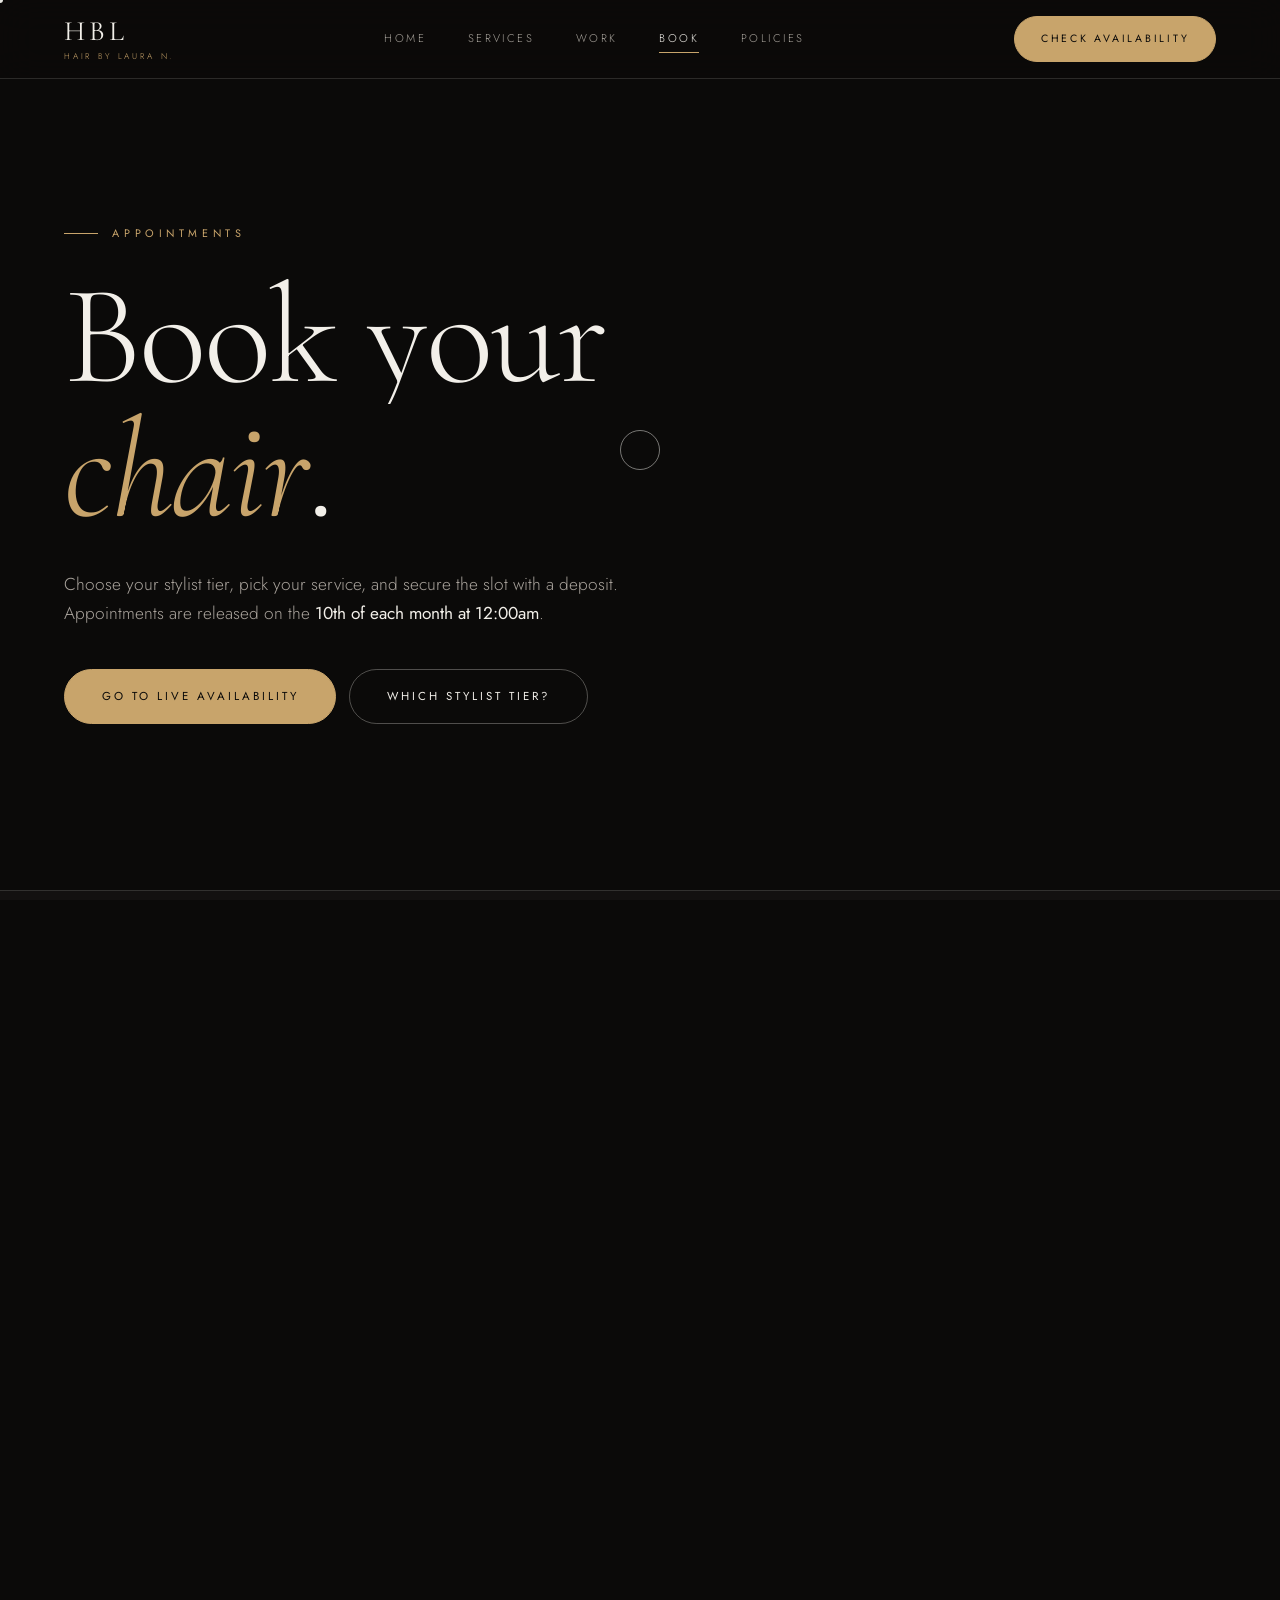
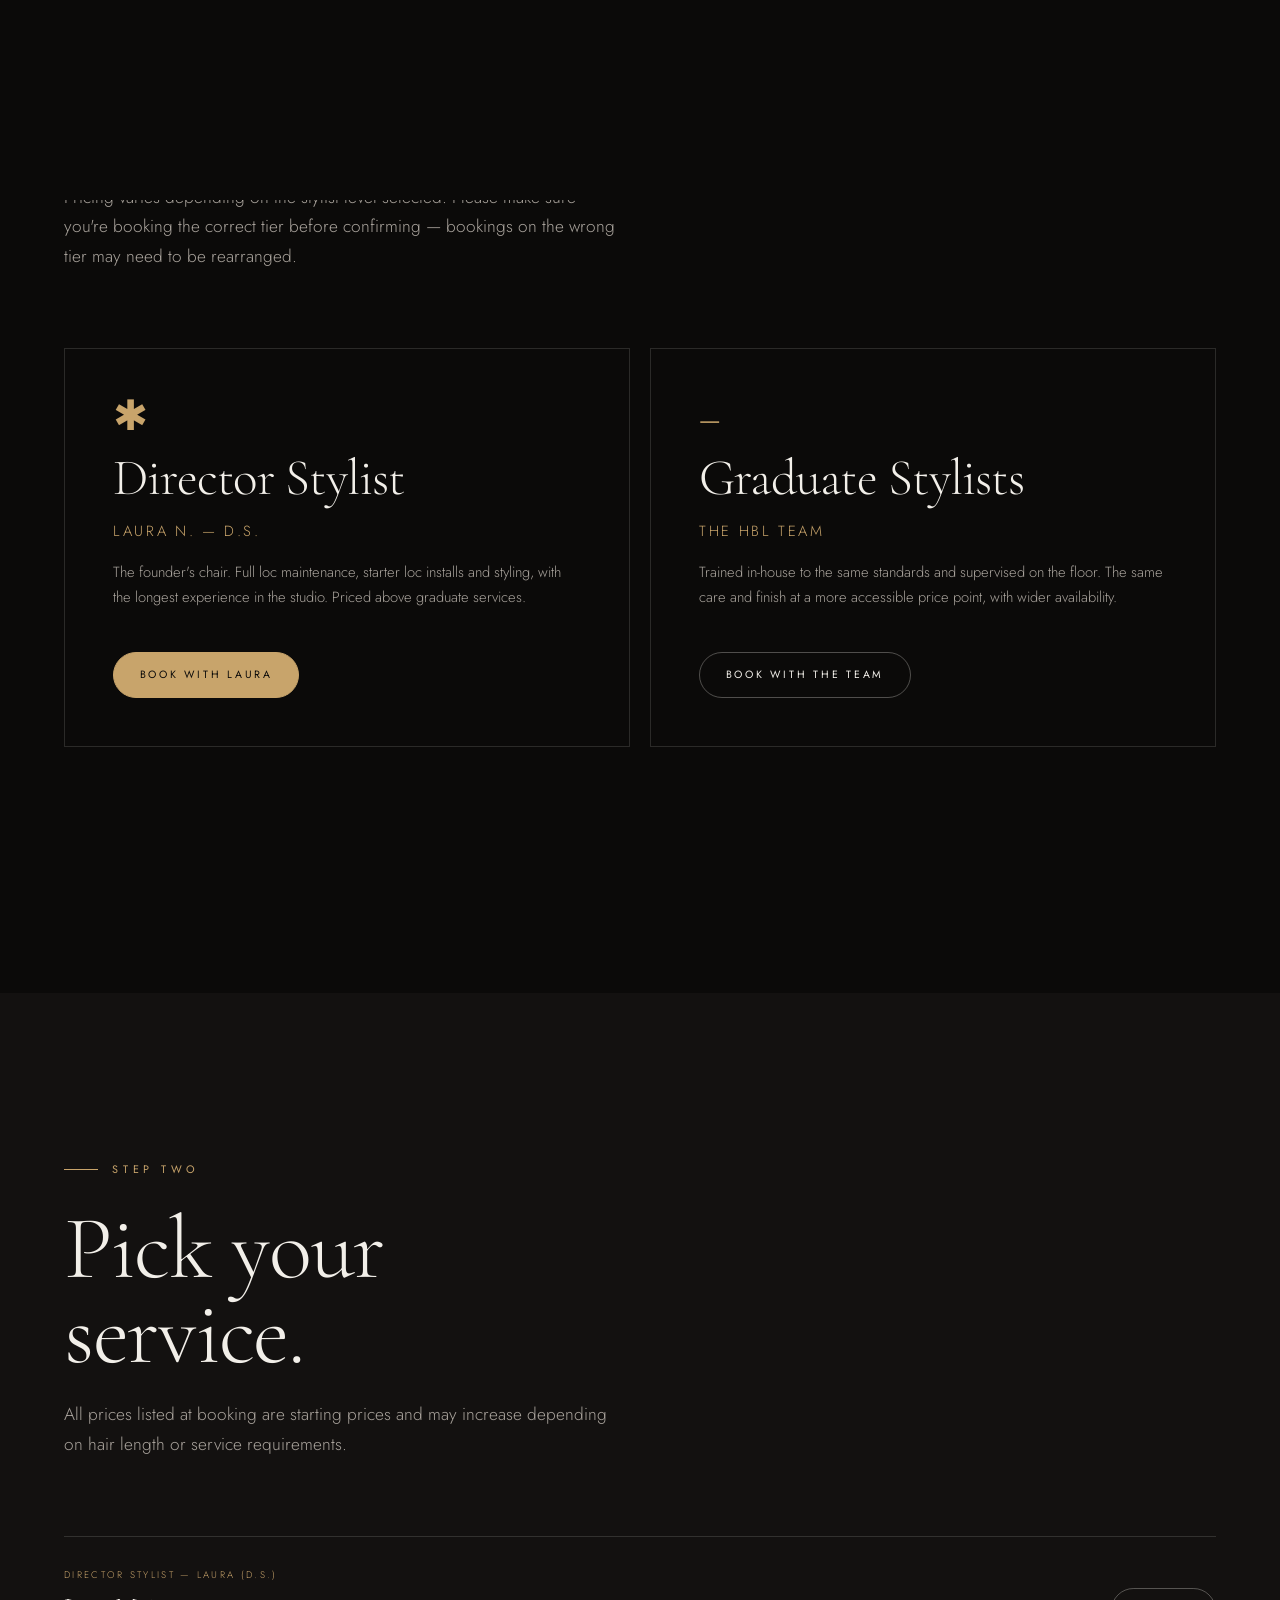
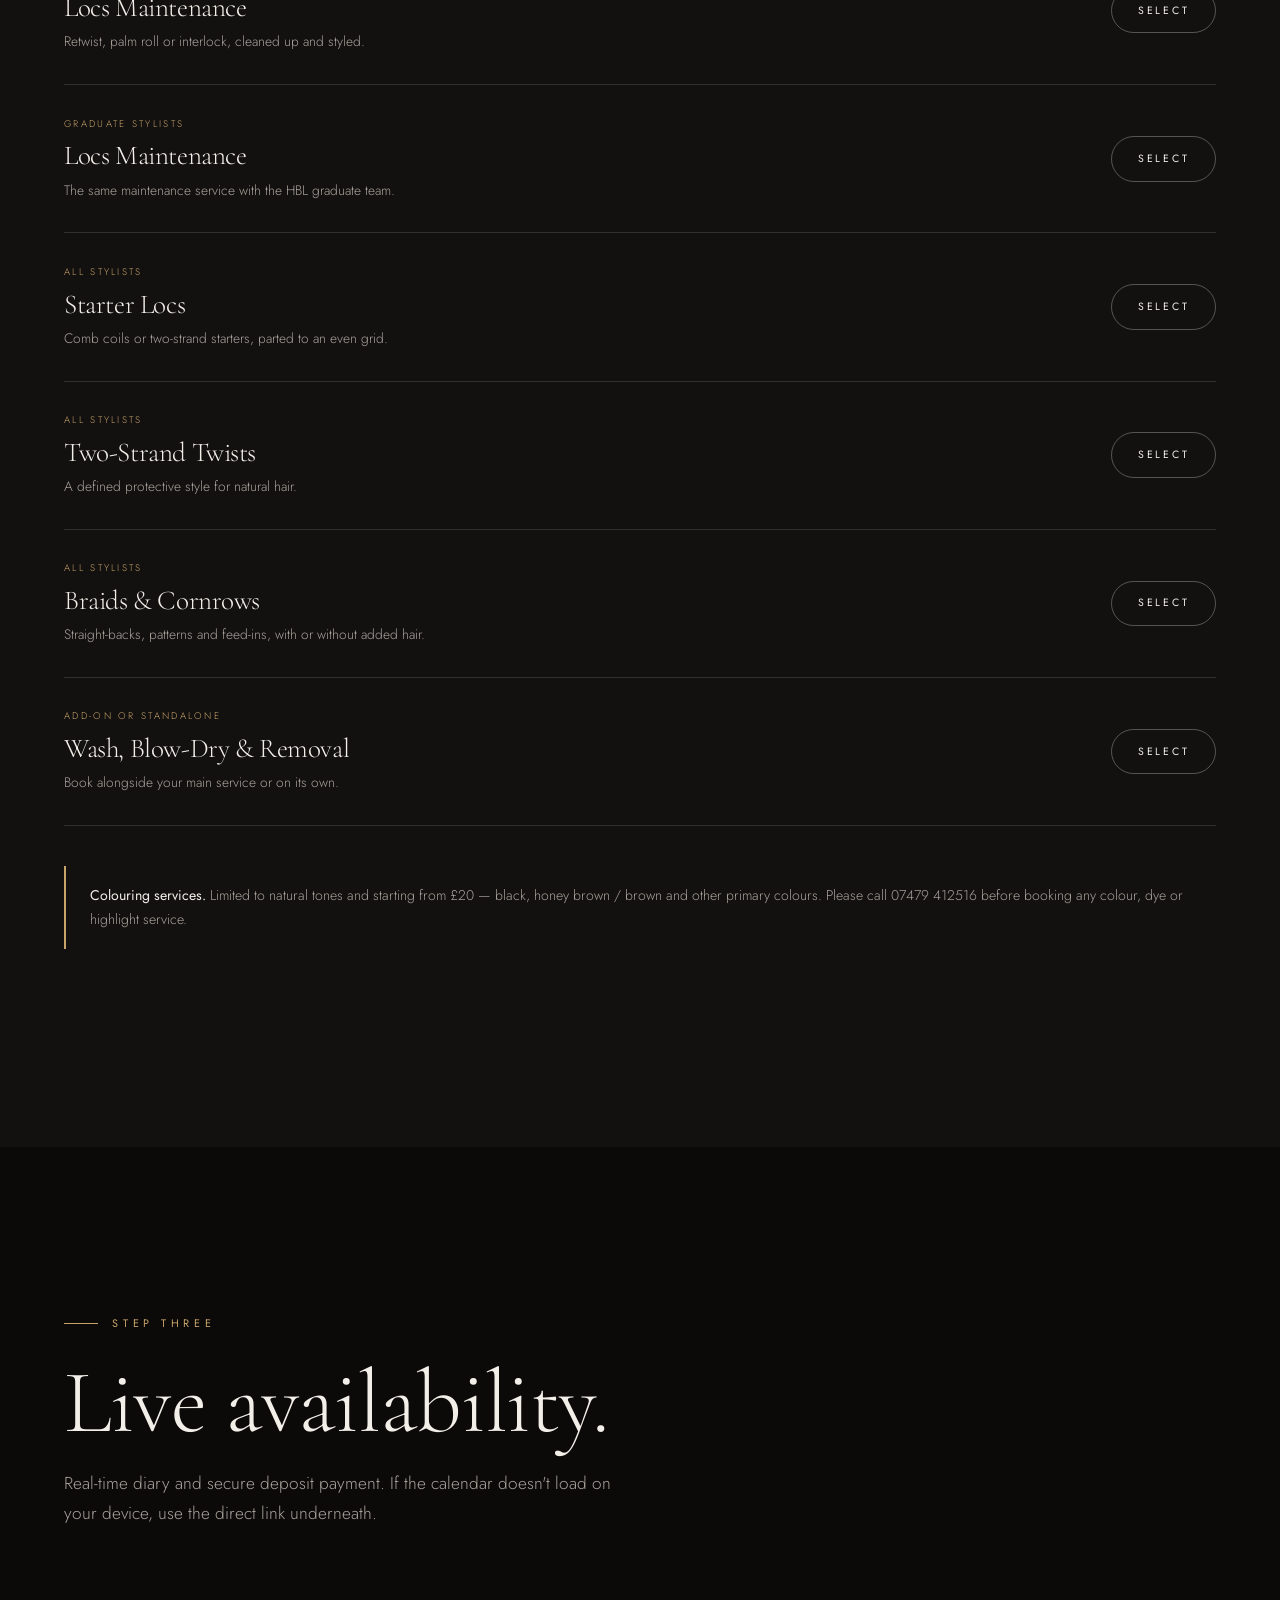
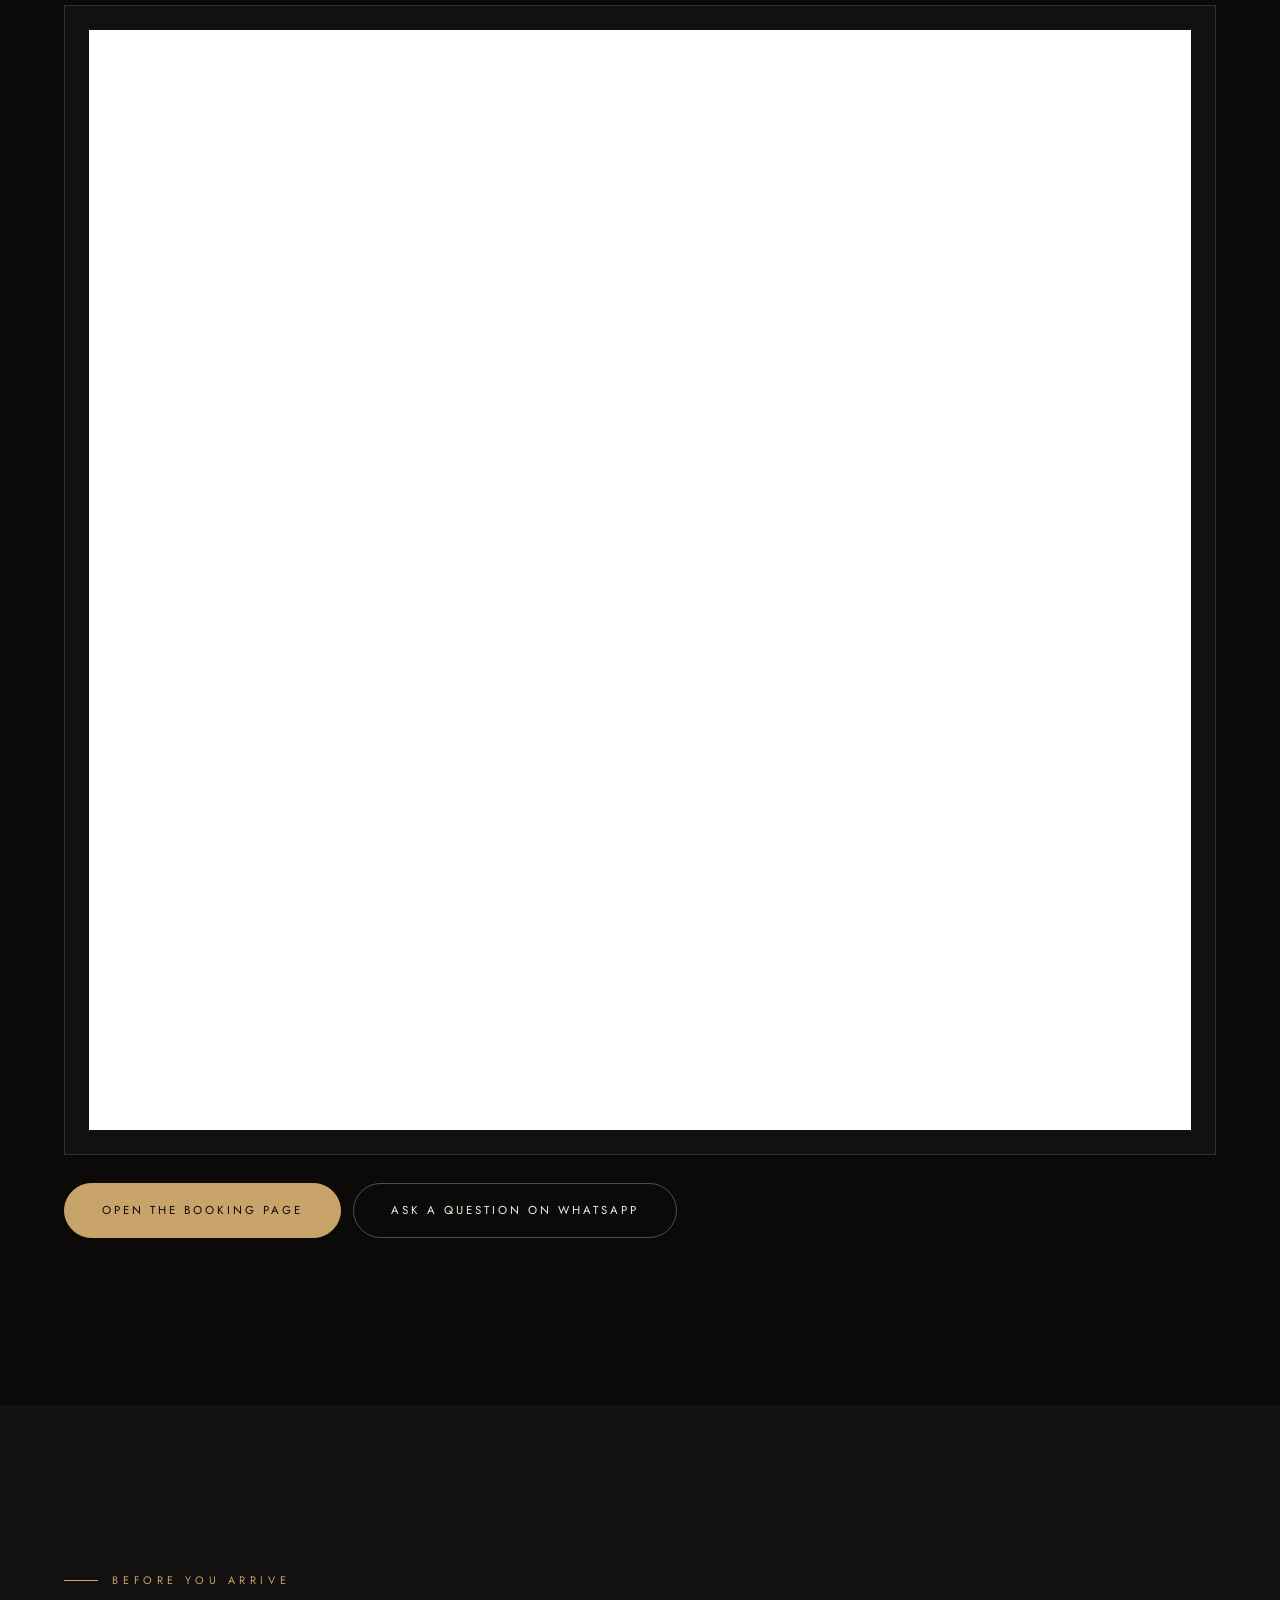
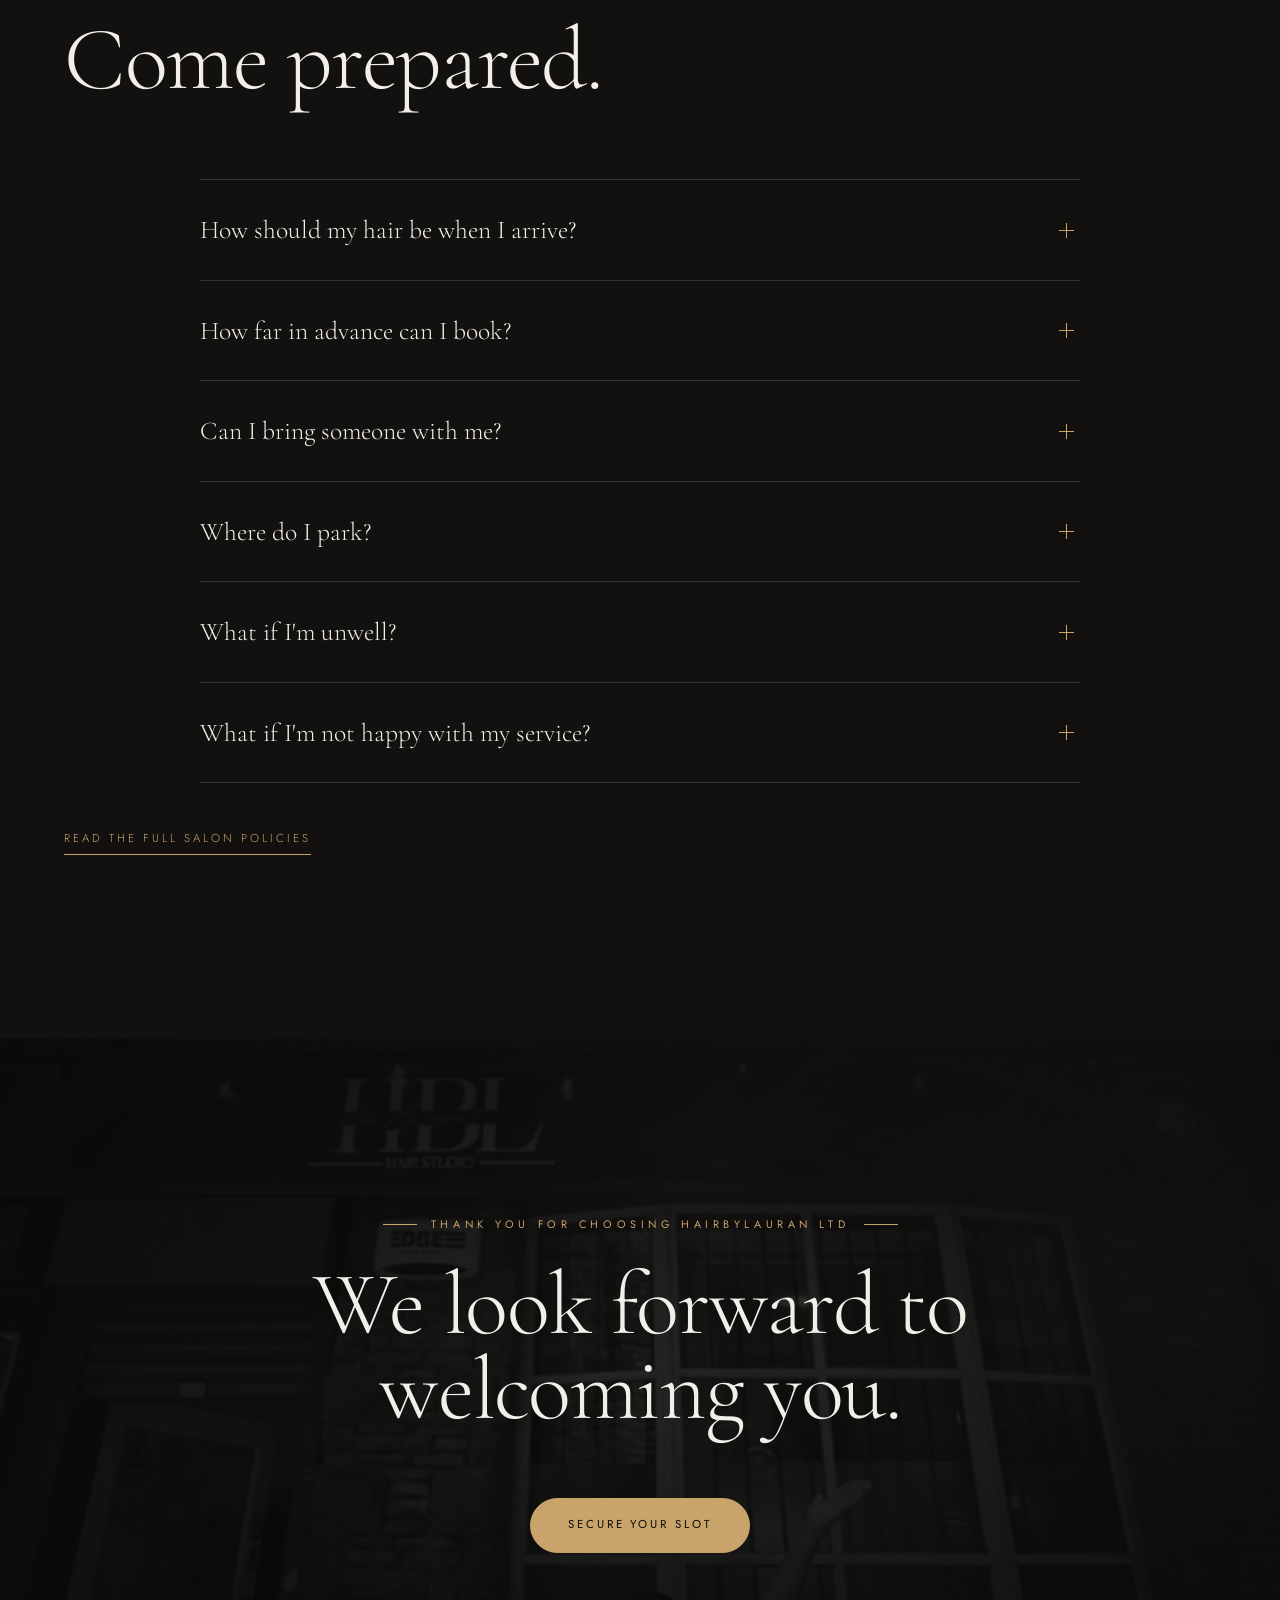
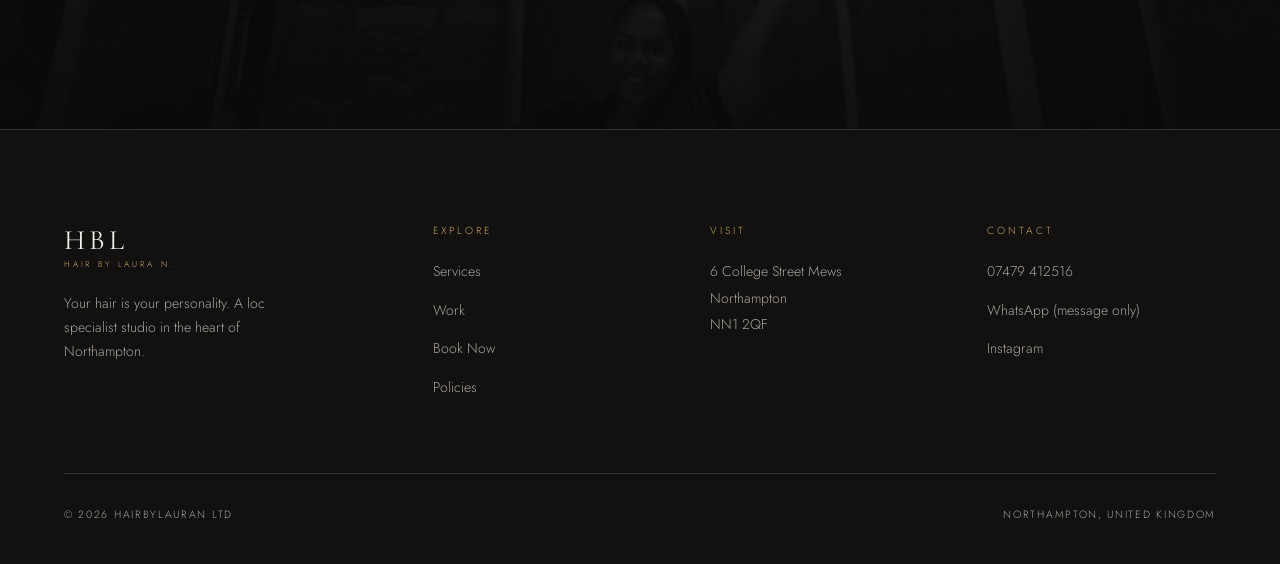
==== book.html @ 382ce83f "Rebuild as a three-page studio site with real business details Replaces the earlier placeholder site" ====
<!DOCTYPE html>
<html lang="en-GB">
<head>
<meta charset="utf-8">
<meta name="viewport" content="width=device-width, initial-scale=1">
<title>Book an Appointment | HBL — Hair By Laura N.</title>
<meta name="description" content="Book locs maintenance, starter locs, twists and braids at HBL Hair Studio, Northampton. Director and Graduate stylist tiers. Appointments release the 10th of each month.">
<meta name="theme-color" content="#0b0a09">
<link rel="preconnect" href="https://fonts.googleapis.com">
<link rel="preconnect" href="https://fonts.gstatic.com" crossorigin>
<link href="https://fonts.googleapis.com/css2?family=Cormorant+Garamond:ital,wght@0,300;0,400;1,300;1,400&family=Jost:wght@200;300;400&display=swap" rel="stylesheet">
<link rel="stylesheet" href="styles.css">
<link rel="icon" href="images/logo.jpg">
</head>
<body>

<div class="curtain" id="curtain"></div>
<div class="prog" id="prog"></div>
<div class="cur" id="cur"></div>
<div class="cur-d" id="curD"><span>View</span></div>

<header class="nav is-solid" id="nav">
  <a class="brand" href="index.html"><b>HBL</b><i>Hair By Laura N.</i></a>
  <nav class="nav__mid">
    <a href="index.html">Home</a>
    <a href="index.html#services">Services</a>
    <a href="index.html#work">Work</a>
    <a href="book.html" aria-current="page">Book</a>
    <a href="policies.html">Policies</a>
  </nav>
  <div class="nav__end">
    <a class="btn btn--fill btn--sm" href="#scheduler">Check availability</a>
    <button class="burger" id="burger" aria-label="Open menu" aria-expanded="false"><i></i><i></i></button>
  </div>
</header>

<div class="menu" id="menu">
  <a href="index.html">Home</a>
  <a href="index.html#services">Services</a>
  <a href="index.html#work">Work</a>
  <a href="book.html">Book Now</a>
  <a href="policies.html">Policies</a>
  <div class="menu__foot">
    <span>6 College Street Mews, NN1 2QF</span>
    <a href="tel:+447479412516">07479 412516</a>
  </div>
</div>

<main>

<!-- PAGE HEAD -->
<section class="sec" style="padding-top:clamp(9rem,18vw,14rem)">
  <div class="wrap">
    <p class="kicker rv">Appointments</p>
    <h1 class="d1">
      <span class="msk"><span>Book your</span></span>
      <span class="msk"><span><em class="it">chair</em>.</span></span>
    </h1>
    <p class="lede rv rv-d2" style="margin-top:2rem">Choose your stylist tier, pick your service, and secure the slot with a deposit. Appointments are released on the <b style="color:var(--bone);font-weight:400">10th of each month at 12:00am</b>.</p>
    <div class="hero__cta rv rv-d3">
      <a class="btn btn--fill" href="#scheduler">Go to live availability</a>
      <a class="btn" href="#tiers">Which stylist tier?</a>
    </div>
  </div>
</section>

<!-- KEY FACTS -->
<section class="sec--tight" style="border-block:1px solid var(--line);background:var(--noir-2)">
  <div class="wrap cards" style="padding-block:clamp(2.5rem,5vw,3.5rem)">
    <div class="card rv" style="border:0;padding:0">
      <h3 class="d4">Deposits</h3>
      <p>Strictly non-refundable and non-transferable. The remaining balance is paid on the day by cash or card — exact cash appreciated.</p>
    </div>
    <div class="card rv rv-d1" style="border:0;padding:0">
      <h3 class="d4">Lateness</h3>
      <p>Arriving 20 minutes late without prior notice means the appointment is cancelled and marked as a no-show. Emergency appointments carry a £50 fee.</p>
    </div>
    <div class="card rv rv-d2" style="border:0;padding:0">
      <h3 class="d4">Enquiries</h3>
      <p>For appointment questions, message us on Instagram or WhatsApp. For colour, dye or highlights, call <a class="ln" href="tel:+447479412516" style="letter-spacing:.1em">07479 412516</a> before booking.</p>
    </div>
  </div>
</section>

<!-- STYLIST TIERS -->
<section class="sec" id="tiers">
  <div class="wrap">
    <div class="head">
      <p class="kicker rv">Step one</p>
      <h2 class="d2 rv rv-d1">Choose your<br>stylist tier.</h2>
      <p class="lede rv rv-d2">Pricing varies depending on the stylist level selected. Please make sure you're booking the correct tier before confirming — bookings on the wrong tier may need to be rearranged.</p>
    </div>
    <div class="tiers">
      <article class="tier rv">
        <div class="tier__mark">✱</div>
        <h3 class="d3">Director Stylist</h3>
        <p class="tiny" style="color:var(--gold);margin-bottom:1rem">Laura N. — D.S.</p>
        <p>The founder's chair. Full loc maintenance, starter loc installs and styling, with the longest experience in the studio. Priced above graduate services.</p>
        <a class="btn btn--fill btn--sm" href="#scheduler" data-cat="director">Book with Laura</a>
      </article>
      <article class="tier rv rv-d1">
        <div class="tier__mark">–</div>
        <h3 class="d3">Graduate Stylists</h3>
        <p class="tiny" style="color:var(--gold);margin-bottom:1rem">The HBL team</p>
        <p>Trained in-house to the same standards and supervised on the floor. The same care and finish at a more accessible price point, with wider availability.</p>
        <a class="btn btn--sm" href="#scheduler" data-cat="graduate">Book with the team</a>
      </article>
    </div>
  </div>
</section>

<!-- CATEGORIES -->
<section class="sec" style="background:var(--noir-2)">
  <div class="wrap">
    <div class="head">
      <p class="kicker rv">Step two</p>
      <h2 class="d2 rv rv-d1">Pick your<br>service.</h2>
      <p class="lede rv rv-d2">All prices listed at booking are starting prices and may increase depending on hair length or service requirements.</p>
    </div>
    <div class="cat" id="catList"></div>
    <div class="notice rv" style="margin-top:2.5rem">
      <b>Colouring services.</b> Limited to natural tones and starting from £20 — black, honey brown / brown and other primary colours. Please call 07479 412516 before booking any colour, dye or highlight service.
    </div>
  </div>
</section>

<!-- SCHEDULER -->
<section class="sec" id="scheduler">
  <div class="wrap">
    <div class="head">
      <p class="kicker rv">Step three</p>
      <h2 class="d2 rv rv-d1">Live availability.</h2>
      <p class="lede rv rv-d2">Real-time diary and secure deposit payment. If the calendar doesn't load on your device, use the direct link underneath.</p>
    </div>
    <div class="embed rv">
      <iframe title="HBL Hair Studio online booking"
              src="https://hairbylauran.as.me/schedule/2bb3c327"
              loading="lazy"></iframe>
    </div>
    <div class="rv" style="margin-top:1.75rem;display:flex;gap:.8rem;flex-wrap:wrap">
      <a class="btn btn--fill" href="https://hairbylauran.as.me/schedule/2bb3c327" target="_blank" rel="noopener">Open the booking page</a>
      <a class="btn" href="https://wa.me/447479412516" target="_blank" rel="noopener">Ask a question on WhatsApp</a>
    </div>
  </div>
</section>

<!-- PREPARE -->
<section class="sec" style="background:var(--noir-2)">
  <div class="wrap">
    <div class="head"><p class="kicker rv">Before you arrive</p><h2 class="d2 rv rv-d1">Come prepared.</h2></div>
    <div class="acc">
      <details class="rv"><summary>How should my hair be when I arrive?</summary><div class="body"><p>Wash, blow-dry and removal services are available at the studio if you need them — add them when booking. Please tell us in advance about any scalp sensitivities or special requirements so suitable measures can be taken.</p></div></details>
      <details class="rv"><summary>How far in advance can I book?</summary><div class="body"><p>Appointments are released on the 10th of each month at 12:00am. Saturday slots and Director Stylist times go quickly, so set a reminder.</p></div></details>
      <details class="rv"><summary>Can I bring someone with me?</summary><div class="body"><p>No plus ones are permitted during appointments. The studio is a small space and the chair works best without an audience.</p></div></details>
      <details class="rv"><summary>Where do I park?</summary><div class="body"><p>NCP Northampton St Peters Way, 8 St Peter's Way, NN1 1TP — about a 5-minute walk and free for 1.5 hours. SOL Central Car Park, St Mary's St, NN1 2RL — about 3 minutes. Mayorhold Shoppers' Multi-Storey, Lady's Lane, NN1 2DL / NN1 3AH — about 5 minutes. Please allow enough time for travel and parking.</p></div></details>
      <details class="rv"><summary>What if I'm unwell?</summary><div class="body"><p>Please let us know at least 48 hours before your appointment. Clients displaying flu-like symptoms may be refused service for health and safety reasons. Eligible deposits may be refunded in these circumstances.</p></div></details>
      <details class="rv"><summary>What if I'm not happy with my service?</summary><div class="body"><p>Customer satisfaction matters to us. Please notify us during your appointment or within 48 hours of your visit. Aftercare advice is provided following your service and clients are responsible for following the recommended maintenance guidance. Touch-up services may be offered where appropriate; refunds, redos or correction services are not available after 3 days from the original appointment date.</p></div></details>
    </div>
    <p class="rv" style="margin-top:2.5rem"><a class="ln" href="policies.html">Read the full salon policies</a></p>
  </div>
</section>

<!-- CTA -->
<section class="band">
  <div class="band__bg" data-parallax="0.12"><img src="images/laura-outside.jpg" alt=""></div>
  <div class="wrap">
    <p class="kicker kicker--c rv">Thank you for choosing HAIRBYLAURAN LTD</p>
    <h2 class="d2 rv rv-d1">We look forward to<br>welcoming you.</h2>
    <a class="btn btn--fill rv rv-d2" href="https://hairbylauran.as.me/schedule/2bb3c327" target="_blank" rel="noopener">Secure your slot</a>
  </div>
</section>

</main>

<footer class="foot">
  <div class="foot__grid">
    <div>
      <a class="brand" href="index.html" style="margin-bottom:1.5rem"><b>HBL</b><i>Hair By Laura N.</i></a>
      <p style="max-width:32ch;font-size:.88rem">Your hair is your personality. A loc specialist studio in the heart of Northampton.</p>
    </div>
    <div><h4>Explore</h4><ul>
      <li><a href="index.html#services">Services</a></li>
      <li><a href="index.html#work">Work</a></li>
      <li><a href="book.html">Book Now</a></li>
      <li><a href="policies.html">Policies</a></li>
    </ul></div>
    <div><h4>Visit</h4><address>6 College Street Mews<br>Northampton<br>NN1 2QF</address></div>
    <div><h4>Contact</h4><ul>
      <li><a href="tel:+447479412516">07479 412516</a></li>
      <li><a href="https://wa.me/447479412516" target="_blank" rel="noopener">WhatsApp (message only)</a></li>
      <li><a href="https://instagram.com/hairbylauran" target="_blank" rel="noopener">Instagram</a></li>
    </ul></div>
  </div>
  <div class="foot__bar">
    <p>&copy; <span id="yr"></span> HAIRBYLAURAN LTD</p>
    <p>Northampton, United Kingdom</p>
  </div>
</footer>

<script src="script.js"></script>
</body>
</html>
---- styles.css ----
/* ══════════════════════════════════════════════════════════
   HBL — Hair By Laura N.  |  Northampton
   ══════════════════════════════════════════════════════════ */

:root{
  --noir:#0b0a09;
  --noir-2:#131110;
  --noir-3:#1c1917;
  --bone:#f2efe9;
  --bone-dim:#a8a29b;
  --gold:#c8a46b;
  --gold-lt:#e0c69a;
  --line:rgba(242,239,233,.14);
  --line-strong:rgba(242,239,233,.3);

  --display:"Cormorant Garamond",Garamond,"Times New Roman",serif;
  --ui:"Jost",system-ui,-apple-system,"Segoe UI",sans-serif;

  --maxw:1320px;
  --pad:clamp(1.25rem,5vw,4.5rem);
  --ease:cubic-bezier(.19,1,.22,1);
  --ease-2:cubic-bezier(.65,.05,.36,1);
}

*,*::before,*::after{box-sizing:border-box}
html{scroll-behavior:smooth;-webkit-text-size-adjust:100%}
body{
  margin:0;background:var(--noir);color:var(--bone);
  font-family:var(--ui);font-weight:300;font-size:16px;line-height:1.7;
  -webkit-font-smoothing:antialiased;overflow-x:hidden;
}
body.is-locked{overflow:hidden}
img{display:block;max-width:100%}
a{color:inherit;text-decoration:none}
button{font:inherit;color:inherit}
::selection{background:var(--gold);color:var(--noir)}

/* ───────── Type ───────── */
h1,h2,h3,h4{font-family:var(--display);font-weight:300;line-height:.95;letter-spacing:-.015em;margin:0}
h2:not(:last-child){margin-bottom:1.6rem}
.d1{font-size:clamp(3.4rem,11vw,10rem)}
.d2{font-size:clamp(2.6rem,7vw,6rem)}
.d3{font-size:clamp(1.9rem,4vw,3.4rem)}
.d4{font-size:clamp(1.4rem,2.2vw,2rem);line-height:1.1}
.it{font-style:italic;color:var(--gold)}

.kicker{
  font-size:.68rem;letter-spacing:.42em;text-transform:uppercase;
  color:var(--gold);font-weight:400;margin:0 0 1.75rem;display:flex;align-items:center;gap:.9rem;
}
.kicker::before{content:"";width:34px;height:1px;background:var(--gold);flex:none}
.kicker--c{justify-content:center}
.kicker--c::after{content:"";width:34px;height:1px;background:var(--gold)}

p{margin:0 0 1.15rem;color:var(--bone-dim)}
.lede{font-size:clamp(1rem,1.35vw,1.16rem);max-width:58ch;color:var(--bone-dim)}
.tiny{font-size:.75rem;letter-spacing:.18em;text-transform:uppercase;color:var(--bone-dim)}

/* ───────── Buttons ───────── */
.btn{
  position:relative;display:inline-flex;align-items:center;justify-content:center;gap:.7rem;
  padding:1.05rem 2.3rem;border-radius:100px;border:1px solid var(--line-strong);
  font-size:.72rem;letter-spacing:.26em;text-transform:uppercase;font-weight:400;
  cursor:pointer;overflow:hidden;background:none;isolation:isolate;
  transition:color .5s var(--ease),border-color .5s var(--ease);
}
.btn::before{
  content:"";position:absolute;inset:0;z-index:-1;border-radius:inherit;
  background:var(--gold);transform:translateY(101%);transition:transform .6s var(--ease);
}
.btn:hover{color:var(--noir);border-color:var(--gold)}
.btn:hover::before{transform:translateY(0)}
.btn--fill{background:var(--gold);color:var(--noir);border-color:var(--gold)}
.btn--fill::before{background:var(--bone)}
.btn--fill:hover{color:var(--noir);border-color:var(--bone)}
.btn--sm{padding:.8rem 1.6rem;font-size:.66rem}

.ln{
  position:relative;display:inline-block;font-size:.72rem;letter-spacing:.26em;
  text-transform:uppercase;color:var(--gold);padding-bottom:.35rem;
}
.ln::after{content:"";position:absolute;left:0;bottom:0;width:100%;height:1px;background:currentColor;transform-origin:right;transform:scaleX(1);transition:transform .5s var(--ease)}
.ln:hover::after{transform-origin:left;transform:scaleX(0)}

/* ───────── Preloader ───────── */
.pre{
  position:fixed;inset:0;z-index:9999;background:var(--noir);
  display:flex;flex-direction:column;align-items:center;justify-content:center;gap:2rem;
  transition:opacity .8s var(--ease),visibility .8s;
}
.pre.is-done{opacity:0;visibility:hidden}
.pre__logo{font-family:var(--display);font-size:clamp(3rem,9vw,6rem);letter-spacing:.1em;line-height:1;opacity:0;animation:preIn 1s var(--ease) .15s forwards}
.pre__sub{font-size:.62rem;letter-spacing:.5em;text-transform:uppercase;color:var(--gold);opacity:0;animation:preIn 1s var(--ease) .45s forwards}
.pre__bar{width:min(240px,50vw);height:1px;background:var(--line);position:relative;overflow:hidden}
.pre__bar i{position:absolute;inset:0;background:var(--gold);transform:scaleX(0);transform-origin:left;transition:transform .25s linear}
.pre__pct{font-size:.62rem;letter-spacing:.3em;color:var(--bone-dim)}
@keyframes preIn{to{opacity:1}}

/* ───────── Page transition curtain ───────── */
.curtain{
  position:fixed;inset:0;z-index:9000;background:var(--noir);pointer-events:none;
  transform:translateY(100%);
}
.curtain.is-in{animation:curtainIn .7s var(--ease-2) forwards}
.curtain.is-out{animation:curtainOut .7s var(--ease-2) forwards}
@keyframes curtainIn{from{transform:translateY(100%)}to{transform:translateY(0)}}
@keyframes curtainOut{from{transform:translateY(0)}to{transform:translateY(-100%)}}

/* ───────── Cursor ───────── */
.cur,.cur-d{position:fixed;top:0;left:0;z-index:8000;pointer-events:none;border-radius:50%;mix-blend-mode:difference}
.cur{width:6px;height:6px;background:var(--bone);margin:-3px 0 0 -3px}
.cur-d{
  width:40px;height:40px;border:1px solid rgba(242,239,233,.5);margin:-20px 0 0 -20px;
  display:grid;place-items:center;transition:width .4s var(--ease),height .4s var(--ease),background .4s,border-color .4s;
}
.cur-d span{font-size:.5rem;letter-spacing:.2em;text-transform:uppercase;opacity:0;transition:opacity .3s;color:var(--noir)}
body.cur-on .cur-d{width:84px;height:84px;background:var(--bone);border-color:var(--bone)}
body.cur-on .cur-d span{opacity:1}
@media (hover:none),(max-width:900px){.cur,.cur-d{display:none}}

/* ───────── Scroll progress ───────── */
.prog{position:fixed;top:0;left:0;height:2px;width:100%;z-index:70;transform:scaleX(0);transform-origin:left;background:var(--gold)}

/* ───────── Nav ───────── */
.nav{
  position:fixed;top:0;left:0;right:0;z-index:200;
  display:flex;align-items:center;justify-content:space-between;gap:2rem;
  padding:1.6rem var(--pad);
  transition:transform .6s var(--ease),background .5s,padding .5s,border-color .5s;
  border-bottom:1px solid transparent;
}
.nav.is-solid{background:rgba(11,10,9,.82);backdrop-filter:blur(18px);padding:1rem var(--pad);border-bottom-color:var(--line)}
.nav.is-hidden{transform:translateY(-105%)}
.brand{display:flex;flex-direction:column;line-height:1}
.brand b{font-family:var(--display);font-size:1.75rem;letter-spacing:.14em;font-weight:400}
.brand i{font-style:normal;font-size:.52rem;letter-spacing:.34em;text-transform:uppercase;color:var(--gold);margin-top:.4rem}
.nav__mid{display:flex;gap:2.6rem}
.nav__mid a{position:relative;font-size:.7rem;letter-spacing:.22em;text-transform:uppercase;padding:.3rem 0;color:var(--bone-dim);transition:color .4s}
.nav__mid a:hover,.nav__mid a[aria-current]{color:var(--bone)}
.nav__mid a::after{content:"";position:absolute;left:0;bottom:0;height:1px;width:100%;background:var(--gold);transform:scaleX(0);transform-origin:right;transition:transform .5s var(--ease)}
.nav__mid a:hover::after,.nav__mid a[aria-current]::after{transform:scaleX(1);transform-origin:left}
.nav__end{display:flex;align-items:center;gap:1rem}

.burger{display:none;width:44px;height:44px;background:none;border:0;cursor:pointer;padding:0;position:relative;z-index:2}
.burger i{position:absolute;left:10px;width:24px;height:1px;background:var(--bone);transition:.45s var(--ease)}
.burger i:nth-child(1){top:19px}
.burger i:nth-child(2){top:25px}
.burger[aria-expanded="true"] i:nth-child(1){top:22px;transform:rotate(45deg)}
.burger[aria-expanded="true"] i:nth-child(2){top:22px;transform:rotate(-45deg)}

.menu{
  position:fixed;inset:0;z-index:150;background:var(--noir-2);
  display:flex;flex-direction:column;justify-content:center;gap:.25rem;padding:6rem var(--pad) 3rem;
  clip-path:inset(0 0 100% 0);transition:clip-path .9s var(--ease);
}
.menu.is-open{clip-path:inset(0 0 0 0)}
.menu a{
  font-family:var(--display);font-size:clamp(2.4rem,9vw,4.5rem);line-height:1.15;
  opacity:0;transform:translateY(30px);transition:opacity .7s var(--ease),transform .7s var(--ease),color .3s;
}
.menu.is-open a{opacity:1;transform:none}
.menu a:hover{color:var(--gold)}
.menu__foot{margin-top:2.5rem;display:flex;gap:2rem;flex-wrap:wrap;font-size:.7rem;letter-spacing:.2em;text-transform:uppercase;color:var(--bone-dim)}
.menu__foot a{font-family:var(--ui);font-size:.7rem;letter-spacing:.2em;color:var(--gold);opacity:1;transform:none}

/* ───────── Layout ───────── */
.wrap{max-width:var(--maxw);margin:0 auto;padding-inline:var(--pad)}
section{position:relative}
.sec{padding-block:clamp(5.5rem,13vw,11rem)}
.sec--tight{padding-block:clamp(4rem,9vw,7rem)}
.head{margin-bottom:clamp(3rem,6vw,5rem);max-width:62ch}
.head--c{margin-inline:auto;text-align:center}
.head h2{margin-bottom:1.5rem}

/* ───────── Hero ───────── */
.hero{min-height:100svh;display:flex;align-items:flex-end;padding-bottom:clamp(2.5rem,6vw,5rem);overflow:hidden}
.hero__bg{position:absolute;inset:-12% 0;z-index:-2;will-change:transform}
.hero__bg img{width:100%;height:100%;object-fit:cover;object-position:60% 35%;filter:grayscale(.28) contrast(1.05)}
.hero::after{
  content:"";position:absolute;inset:0;z-index:-1;
  background:linear-gradient(180deg,rgba(11,10,9,.88) 0%,rgba(11,10,9,.5) 30%,rgba(11,10,9,.78) 62%,rgba(11,10,9,.96) 90%,var(--noir) 100%);
}
.hero__in{width:100%;max-width:var(--maxw);margin:0 auto;padding-inline:var(--pad)}
.hero h1{margin-bottom:2rem}
.hero__row{display:flex;justify-content:space-between;align-items:flex-end;gap:3rem;flex-wrap:wrap}
.hero__cta{display:flex;gap:.8rem;flex-wrap:wrap;margin-top:2.5rem}
.hero__aside{max-width:34ch;text-align:right}
.scrollcue{
  position:absolute;right:var(--pad);bottom:1.75rem;
  display:flex;flex-direction:column;align-items:center;gap:.7rem;font-size:.58rem;
  letter-spacing:.36em;text-transform:uppercase;color:var(--bone-dim);
}
@media (max-height:1080px),(max-width:1100px){.scrollcue{display:none}}
.scrollcue i{display:block;width:1px;height:52px;background:linear-gradient(var(--gold),transparent);animation:cue 2.2s var(--ease) infinite}
@keyframes cue{0%{transform:scaleY(0);transform-origin:top}45%{transform:scaleY(1);transform-origin:top}55%{transform:scaleY(1);transform-origin:bottom}100%{transform:scaleY(0);transform-origin:bottom}}

/* Masked line reveal */
.msk{display:block;overflow:hidden}
.msk>span{display:block;transform:translateY(105%);transition:transform 1.1s var(--ease)}
.is-in .msk>span,.msk.is-in>span{transform:translateY(0)}
.msk:nth-child(2)>span{transition-delay:.09s}
.msk:nth-child(3)>span{transition-delay:.18s}
.msk:nth-child(4)>span{transition-delay:.27s}

/* ───────── Marquee ───────── */
.mq{border-block:1px solid var(--line);padding:1.5rem 0;overflow:hidden;background:var(--noir-2)}
.mq__t{display:flex;gap:3rem;align-items:center;width:max-content;animation:mqs 42s linear infinite}
.mq__t span{font-family:var(--display);font-size:clamp(1.6rem,3.2vw,2.6rem);white-space:nowrap;font-style:italic}
.mq__t em{color:var(--gold);font-style:normal;font-size:.6rem}
.mq:hover .mq__t{animation-play-state:paused}
@keyframes mqs{to{transform:translateX(-50%)}}

/* ───────── Split / about ───────── */
.split{display:grid;grid-template-columns:1fr 1fr;gap:clamp(2rem,6vw,6rem);align-items:center}
.split--r .split__fig{order:2}
.split__fig{position:relative;overflow:hidden;border-radius:2px}
.split__fig img{width:100%;aspect-ratio:4/5;object-fit:cover;will-change:transform;transform:scale(1.14)}
.split__fig .plx{height:118%;position:relative;top:-9%}
.tag{
  position:absolute;bottom:1.5rem;left:1.5rem;background:rgba(11,10,9,.78);backdrop-filter:blur(10px);
  border:1px solid var(--line);padding:.9rem 1.3rem;
}
.tag b{display:block;font-family:var(--display);font-size:1.3rem;font-weight:400}
.tag i{font-style:normal;font-size:.58rem;letter-spacing:.28em;text-transform:uppercase;color:var(--gold)}

.stats{display:flex;gap:clamp(1.5rem,4vw,3.5rem);flex-wrap:wrap;margin-top:2.75rem;padding-top:2rem;border-top:1px solid var(--line)}
.stats div b{display:block;font-family:var(--display);font-size:clamp(2.2rem,4vw,3.2rem);font-weight:300;line-height:1}
.stats div span{font-size:.6rem;letter-spacing:.26em;text-transform:uppercase;color:var(--bone-dim)}

.ticks{list-style:none;margin:2rem 0 0;padding:0;display:grid;gap:1rem}
.ticks li{position:relative;padding-left:2.1rem;font-size:.94rem;color:var(--bone-dim)}
.ticks li::before{content:"";position:absolute;left:0;top:.7rem;width:14px;height:1px;background:var(--gold)}

/* ───────── Pinned services ───────── */
.pin{display:grid;grid-template-columns:1fr 1fr;gap:clamp(2rem,6vw,5rem);align-items:start}
.pin__media{position:sticky;top:12vh;height:76vh;border-radius:2px;overflow:hidden;background:var(--noir-3)}
.pin__media img{
  position:absolute;inset:0;width:100%;height:100%;object-fit:cover;
  opacity:0;transform:scale(1.08);transition:opacity .9s var(--ease),transform 1.4s var(--ease);
}
.pin__media img.is-live{opacity:1;transform:scale(1)}
.srv{border-top:1px solid var(--line)}
.srv__row{
  display:grid;grid-template-columns:auto 1fr auto;gap:clamp(1rem,3vw,2.5rem);align-items:baseline;
  padding:2.1rem 0;border-bottom:1px solid var(--line);cursor:pointer;
  transition:padding-left .6s var(--ease),opacity .5s;
}
.srv__row:hover{padding-left:1.1rem}
.srv__row.is-live .srv__n,.srv__row.is-live h3{color:var(--gold)}
.srv__n{font-size:.62rem;letter-spacing:.2em;color:var(--bone-dim);transition:color .5s}
.srv__row h3{transition:color .5s}
.srv__row p{margin:.6rem 0 0;font-size:.88rem;max-width:44ch}
.srv__p{font-family:var(--display);font-size:1.35rem;white-space:nowrap;color:var(--gold)}
.srv__p em{display:block;font-style:normal;font-family:var(--ui);font-size:.58rem;letter-spacing:.22em;text-transform:uppercase;color:var(--bone-dim);text-align:right;margin-top:.2rem}

/* ───────── Horizontal process ───────── */
.rail{display:flex;gap:1.5rem;overflow-x:auto;padding:0 var(--pad) 1.5rem;scroll-snap-type:x mandatory;scrollbar-width:none}
.rail::-webkit-scrollbar{display:none}
.step{
  flex:0 0 min(360px,78vw);scroll-snap-align:center;border:1px solid var(--line);
  padding:2.5rem 2rem;background:var(--noir-2);transition:border-color .5s,transform .7s var(--ease);
}
.step:hover{border-color:var(--gold);transform:translateY(-6px)}
.step b{display:block;font-family:var(--display);font-size:3rem;color:var(--gold);line-height:1;margin-bottom:1.25rem;font-weight:300}
.step h3{margin-bottom:.8rem}
.step p{font-size:.9rem;margin:0}

/* ───────── Gallery (masonry) ───────── */
.gal{column-count:3;column-gap:1rem}
.gal__i{
  position:relative;overflow:hidden;border:0;padding:0;background:var(--noir-3);cursor:pointer;
  border-radius:2px;break-inside:avoid;width:100%;margin:0 0 1rem;display:block;
  opacity:0;transform:translateY(45px);
  transition:opacity 1s var(--ease),transform 1s var(--ease);
}
.gal__i.is-in{opacity:1;transform:none}
.gal__i img{width:100%;height:auto;display:block;transition:transform 1.2s var(--ease)}
.gal__i:hover img{transform:scale(1.06)}
.gal__i figcaption{
  position:absolute;left:0;right:0;bottom:0;padding:2.75rem 1.4rem 1.2rem;text-align:left;
  background:linear-gradient(to top,rgba(11,10,9,.93),transparent);
  font-size:.62rem;letter-spacing:.24em;text-transform:uppercase;color:var(--bone);
  transform:translateY(100%);opacity:0;transition:.6s var(--ease);
}
.gal__i:hover figcaption{transform:none;opacity:1}

.chips{display:flex;gap:.55rem;flex-wrap:wrap;margin-bottom:2.5rem}
.chip{
  border:1px solid var(--line);background:none;border-radius:100px;padding:.6rem 1.4rem;
  font-size:.64rem;letter-spacing:.22em;text-transform:uppercase;cursor:pointer;
  color:var(--bone-dim);transition:.45s var(--ease);
}
.chip:hover{border-color:var(--line-strong);color:var(--bone)}
.chip[aria-pressed="true"]{background:var(--gold);border-color:var(--gold);color:var(--noir)}
.gal__i[hidden]{display:none}

/* ───────── Quotes ───────── */
.qs{position:relative;min-height:16rem;text-align:center;max-width:60ch;margin:0 auto}
.q{position:absolute;inset:0;opacity:0;transform:translateY(18px);transition:.9s var(--ease);pointer-events:none}
.q.is-live{opacity:1;transform:none;position:relative;pointer-events:auto}
.q blockquote{margin:0 0 2rem;font-family:var(--display);font-size:clamp(1.5rem,3.2vw,2.35rem);line-height:1.3;font-style:italic;color:var(--bone)}
.q cite{font-style:normal;font-size:.66rem;letter-spacing:.28em;text-transform:uppercase;color:var(--gold)}
.q cite span{display:block;color:var(--bone-dim);margin-top:.5rem;letter-spacing:.2em}
.qnav{display:flex;gap:.6rem;justify-content:center;margin-top:3rem}
.qnav button{width:36px;height:2px;background:var(--line-strong);border:0;padding:0;cursor:pointer;transition:.5s}
.qnav button[aria-pressed="true"]{background:var(--gold)}

/* ───────── Accordion ───────── */
.acc{max-width:880px;margin:0 auto;border-top:1px solid var(--line)}
.acc details{border-bottom:1px solid var(--line)}
.acc summary{
  list-style:none;cursor:pointer;position:relative;padding:1.75rem 3.5rem 1.75rem 0;
  font-family:var(--display);font-size:clamp(1.15rem,2vw,1.6rem);transition:color .4s;
}
.acc summary::-webkit-details-marker{display:none}
.acc summary:hover{color:var(--gold)}
.acc summary::after,.acc summary::before{content:"";position:absolute;right:.4rem;top:50%;background:var(--gold);transition:transform .45s var(--ease)}
.acc summary::after{width:15px;height:1px;margin-top:-.5px}
.acc summary::before{width:1px;height:15px;margin:-7.5px 7px 0 0}
.acc details[open] summary::before{transform:rotate(90deg)}
.acc .body{padding:0 3.5rem 1.9rem 0;animation:accIn .5s var(--ease)}
.acc .body p:last-child{margin-bottom:0}
@keyframes accIn{from{opacity:0;transform:translateY(-8px)}to{opacity:1;transform:none}}

/* ───────── CTA band ───────── */
.band{position:relative;overflow:hidden;text-align:center;padding-block:clamp(6rem,14vw,11rem)}
.band__bg{position:absolute;inset:-10% 0;z-index:-2}
.band__bg img{width:100%;height:100%;object-fit:cover;filter:grayscale(1) brightness(.42)}
.band::after{content:"";position:absolute;inset:0;z-index:-1;background:radial-gradient(ellipse at center,rgba(11,10,9,.55),rgba(11,10,9,.95))}
.band .btn{margin-top:2.5rem}

/* ───────── Info cards ───────── */
.cards{display:grid;grid-template-columns:repeat(3,1fr);gap:1.25rem}
.card{border:1px solid var(--line);padding:2.4rem 2rem;transition:border-color .5s,background .5s}
.card:hover{border-color:var(--gold);background:var(--noir-2)}
.card h3{margin-bottom:1.25rem}
.card p,.card li{font-size:.9rem}
.rows{list-style:none;margin:0;padding:0;display:grid;gap:.7rem;font-size:.9rem}
.rows li{display:flex;justify-content:space-between;gap:1rem;color:var(--bone-dim)}
.rows li b{font-weight:400;color:var(--bone)}
.rows li.off b{color:var(--bone-dim)}

/* ───────── Booking page ───────── */
.tiers{display:grid;grid-template-columns:1fr 1fr;gap:1.25rem;margin-bottom:clamp(3rem,7vw,5rem)}
.tier{border:1px solid var(--line);padding:clamp(2rem,4vw,3rem);position:relative;overflow:hidden;transition:border-color .5s}
.tier:hover{border-color:var(--gold)}
.tier__mark{font-family:var(--display);font-size:2.6rem;color:var(--gold);line-height:1;margin-bottom:1rem}
.tier h3{margin-bottom:1rem}
.tier p{font-size:.92rem}
.tier .btn{margin-top:1.5rem}

.cat{border-top:1px solid var(--line)}
.cat__row{
  display:flex;align-items:center;justify-content:space-between;gap:2rem;flex-wrap:wrap;
  padding:1.9rem 0;border-bottom:1px solid var(--line);transition:padding-left .6s var(--ease);
}
.cat__row:hover{padding-left:1rem}
.cat__row h3{font-size:clamp(1.2rem,2.4vw,1.7rem)}
.cat__row p{margin:.45rem 0 0;font-size:.86rem}
.cat__row .meta{font-size:.6rem;letter-spacing:.24em;text-transform:uppercase;color:var(--gold);margin-bottom:.6rem;display:block}

.embed{border:1px solid var(--line);background:var(--noir-2);padding:clamp(1rem,2vw,1.5rem);margin-top:2.5rem}
.embed iframe{width:100%;height:min(1100px,140vh);border:0;display:block;background:#fff}
.notice{
  border-left:2px solid var(--gold);padding:1.1rem 1.5rem;background:var(--noir-2);
  font-size:.88rem;color:var(--bone-dim);margin:2rem 0;
}
.notice b{color:var(--bone);font-weight:400}

/* ───────── Policies ───────── */
.policy{display:grid;grid-template-columns:minmax(0,240px) 1fr;gap:clamp(2rem,6vw,5rem);align-items:start}
.policy__nav{position:sticky;top:14vh;display:grid;gap:.85rem}
.policy__nav a{font-size:.68rem;letter-spacing:.2em;text-transform:uppercase;color:var(--bone-dim);transition:color .4s}
.policy__nav a:hover,.policy__nav a.is-live{color:var(--gold)}
.policy__body>section{padding-bottom:clamp(2.5rem,6vw,4rem);scroll-margin-top:14vh}
.policy__body h2{margin-bottom:1.5rem}
.policy__body ul{list-style:none;padding:0;margin:0 0 1.25rem;display:grid;gap:.85rem}
.policy__body ul li{position:relative;padding-left:1.6rem;color:var(--bone-dim);font-size:.94rem}
.policy__body ul li::before{content:"";position:absolute;left:0;top:.72rem;width:8px;height:1px;background:var(--gold)}

/* ───────── Footer ───────── */
.foot{border-top:1px solid var(--line);padding:clamp(4rem,9vw,6rem) var(--pad) 2.5rem;background:var(--noir-2)}
.foot__grid{max-width:var(--maxw);margin:0 auto;display:grid;grid-template-columns:1.4fr 1fr 1fr 1fr;gap:3rem}
.foot h4{font-size:.64rem;letter-spacing:.3em;text-transform:uppercase;color:var(--gold);font-family:var(--ui);margin-bottom:1.4rem}
.foot ul{list-style:none;margin:0;padding:0;display:grid;gap:.75rem;font-size:.88rem}
.foot ul a,.foot address{color:var(--bone-dim);font-style:normal;font-size:.88rem;line-height:1.9;transition:color .4s}
.foot ul a:hover{color:var(--gold)}
.foot__bar{
  max-width:var(--maxw);margin:clamp(3rem,6vw,4.5rem) auto 0;padding-top:2rem;border-top:1px solid var(--line);
  display:flex;justify-content:space-between;gap:1rem;flex-wrap:wrap;font-size:.66rem;letter-spacing:.16em;
  text-transform:uppercase;color:var(--bone-dim);
}
.foot__bar p{margin:0;color:inherit}

/* ───────── Lightbox ───────── */
.lb{position:fixed;inset:0;z-index:500;background:rgba(6,5,5,.97);display:grid;place-items:center;padding:clamp(1rem,5vw,4rem);opacity:0;visibility:hidden;transition:.5s var(--ease)}
.lb.is-open{opacity:1;visibility:visible}
.lb img{max-width:100%;max-height:84vh;object-fit:contain;border-radius:2px}
.lb__x{position:absolute;top:1.5rem;right:1.75rem;background:none;border:0;font-size:1.5rem;cursor:pointer;color:var(--bone);opacity:.65;transition:.3s}
.lb__x:hover{opacity:1;transform:rotate(90deg)}
.lb__a{position:absolute;top:50%;transform:translateY(-50%);background:none;border:1px solid var(--line-strong);width:54px;height:54px;border-radius:50%;cursor:pointer;color:var(--bone);font-size:1.2rem;transition:.4s}
.lb__a:hover{background:var(--gold);border-color:var(--gold);color:var(--noir)}
.lb__a--p{left:clamp(.75rem,3vw,2.5rem)}
.lb__a--n{right:clamp(.75rem,3vw,2.5rem)}
.lb__cap{position:absolute;bottom:1.75rem;left:0;right:0;text-align:center;font-size:.64rem;letter-spacing:.24em;text-transform:uppercase;color:var(--bone-dim)}

/* ───────── Reveal ───────── */
.rv{opacity:0;transform:translateY(40px);transition:opacity 1.1s var(--ease),transform 1.1s var(--ease)}
.rv.is-in{opacity:1;transform:none}
.rv-d1{transition-delay:.1s}.rv-d2{transition-delay:.2s}.rv-d3{transition-delay:.3s}.rv-d4{transition-delay:.4s}

/* ───────── Responsive ───────── */
@media (max-width:1024px){
  .nav__mid{display:none}
  .nav__end .btn{display:none}
  .burger{display:block}
  .pin{grid-template-columns:1fr}
  .pin__media{position:relative;top:0;height:58vh;margin-bottom:2.5rem}
  .foot__grid{grid-template-columns:1fr 1fr}
  .cards{grid-template-columns:1fr}
  .policy{grid-template-columns:1fr}
  .policy__nav{position:relative;top:0;grid-auto-flow:column;overflow-x:auto;padding-bottom:1rem}
}
@media (max-width:860px){
  .split,.split--r .split__fig{grid-template-columns:1fr;order:0}
  .tiers{grid-template-columns:1fr}
  .hero__aside{text-align:left;max-width:100%}
  .gal{column-count:2}
}
@media (max-width:560px){
  .foot__grid{grid-template-columns:1fr}
  .gal{column-count:1}
  .srv__row{grid-template-columns:auto 1fr;row-gap:.6rem}
  .srv__p{grid-column:2;text-align:left}
  .srv__p em{text-align:left}
  .lb__a{width:44px;height:44px}
}

@media (prefers-reduced-motion:reduce){
  *,*::before,*::after{animation-duration:.01ms!important;animation-iteration-count:1!important;transition-duration:.01ms!important}
  html{scroll-behavior:auto}
  .rv,.gal__i{opacity:1;transform:none}
  .msk>span{transform:none}
}
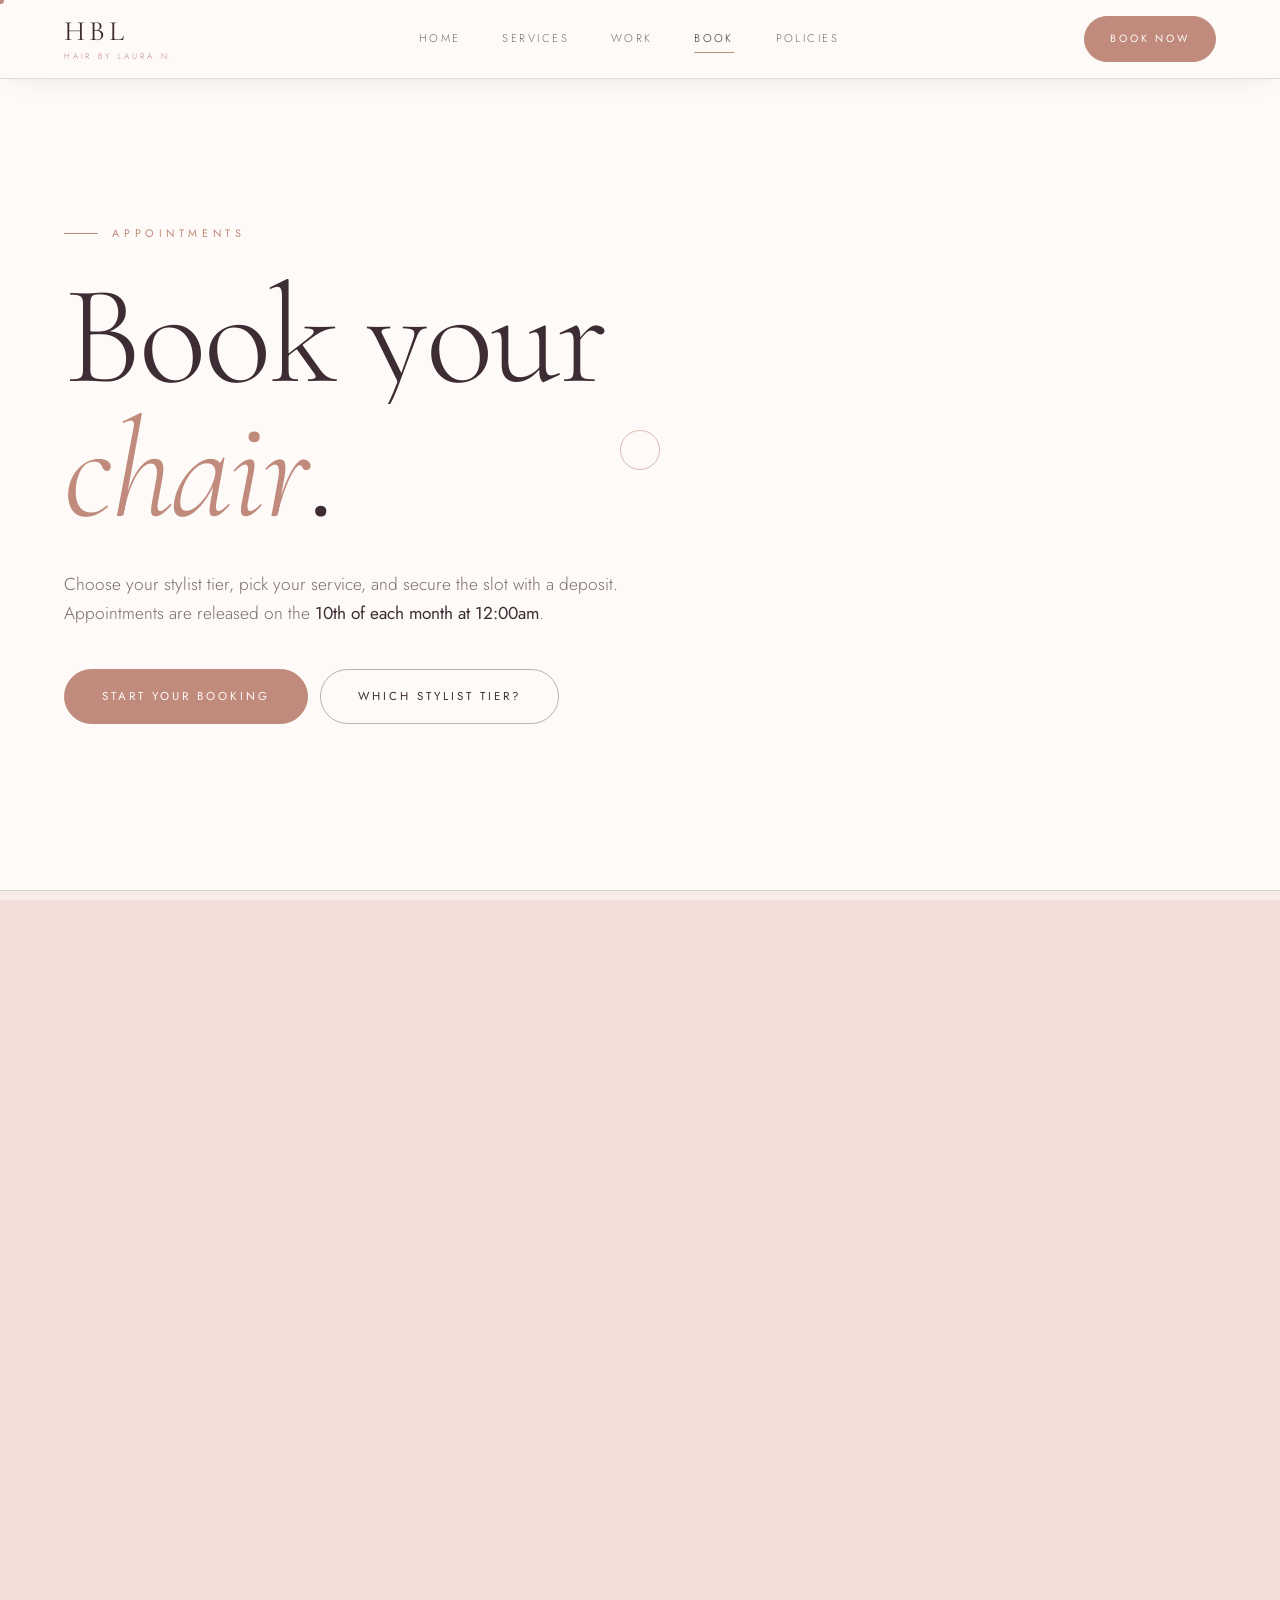
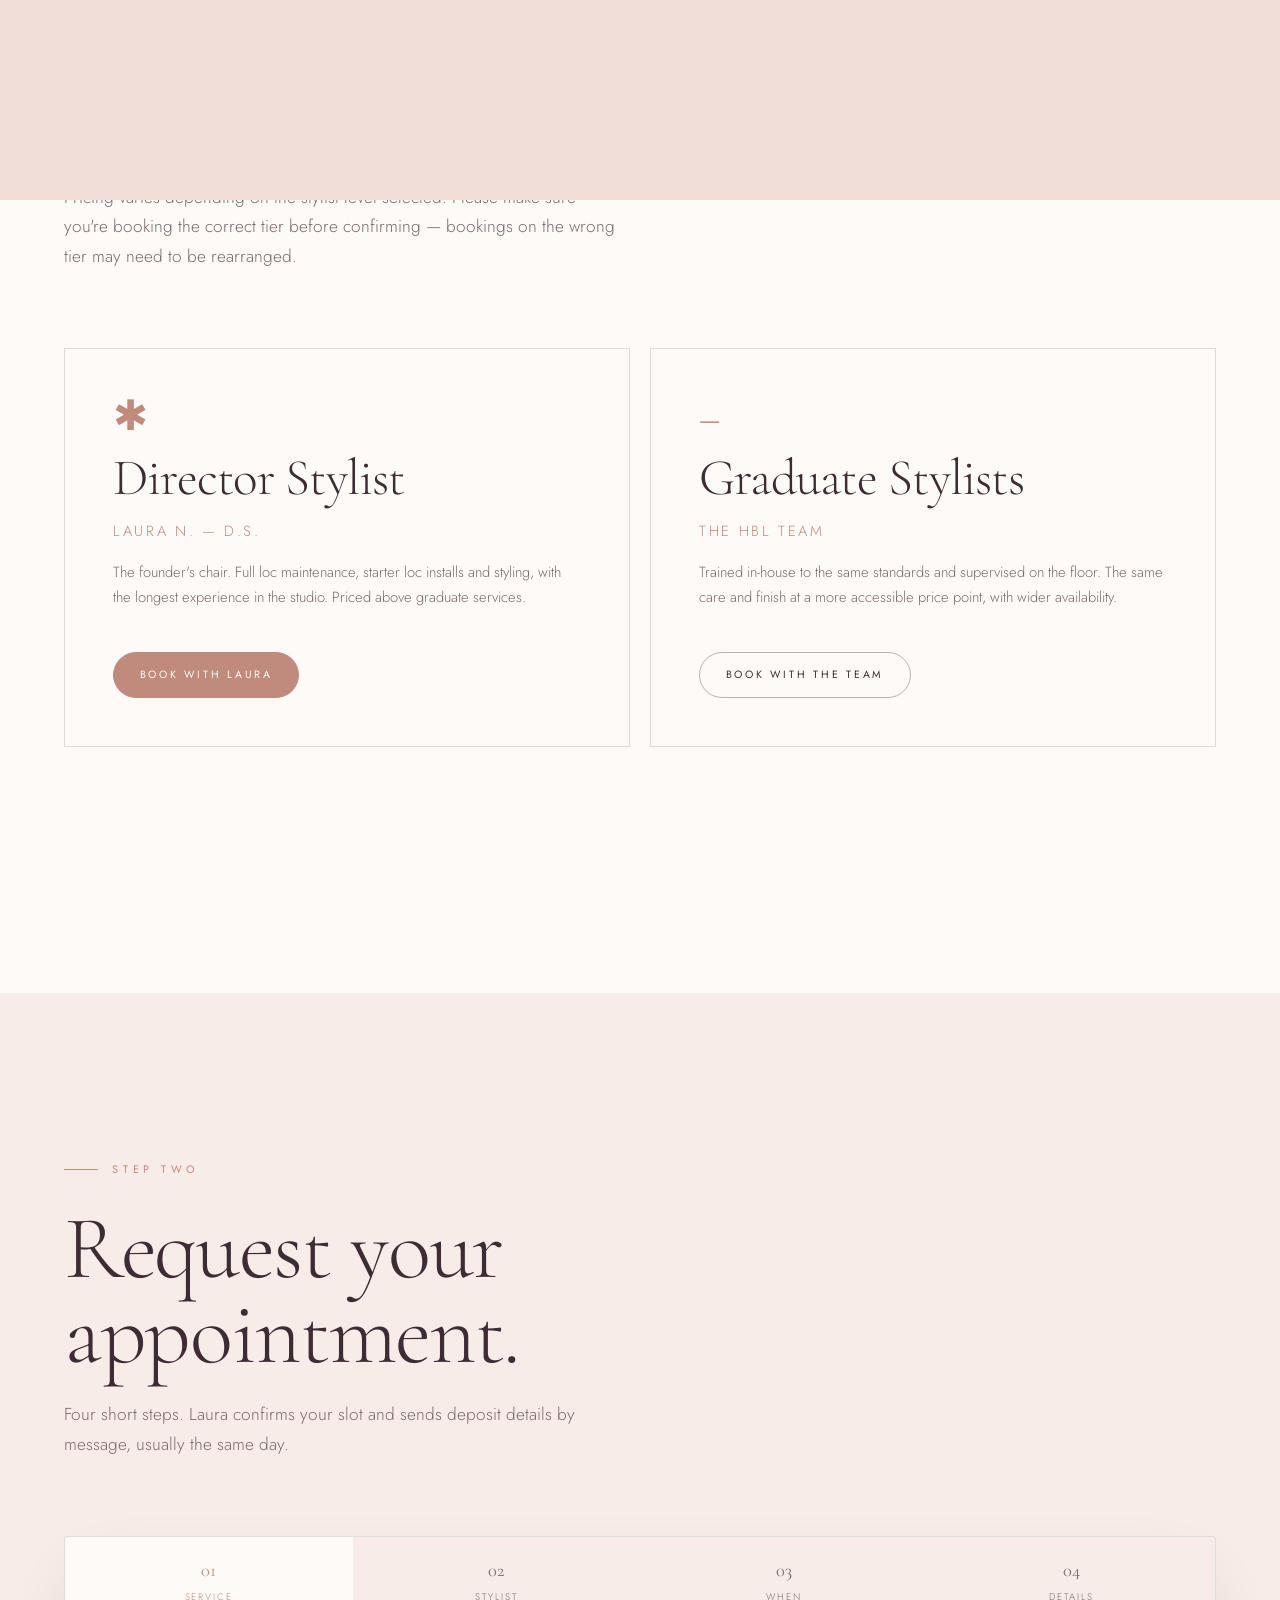
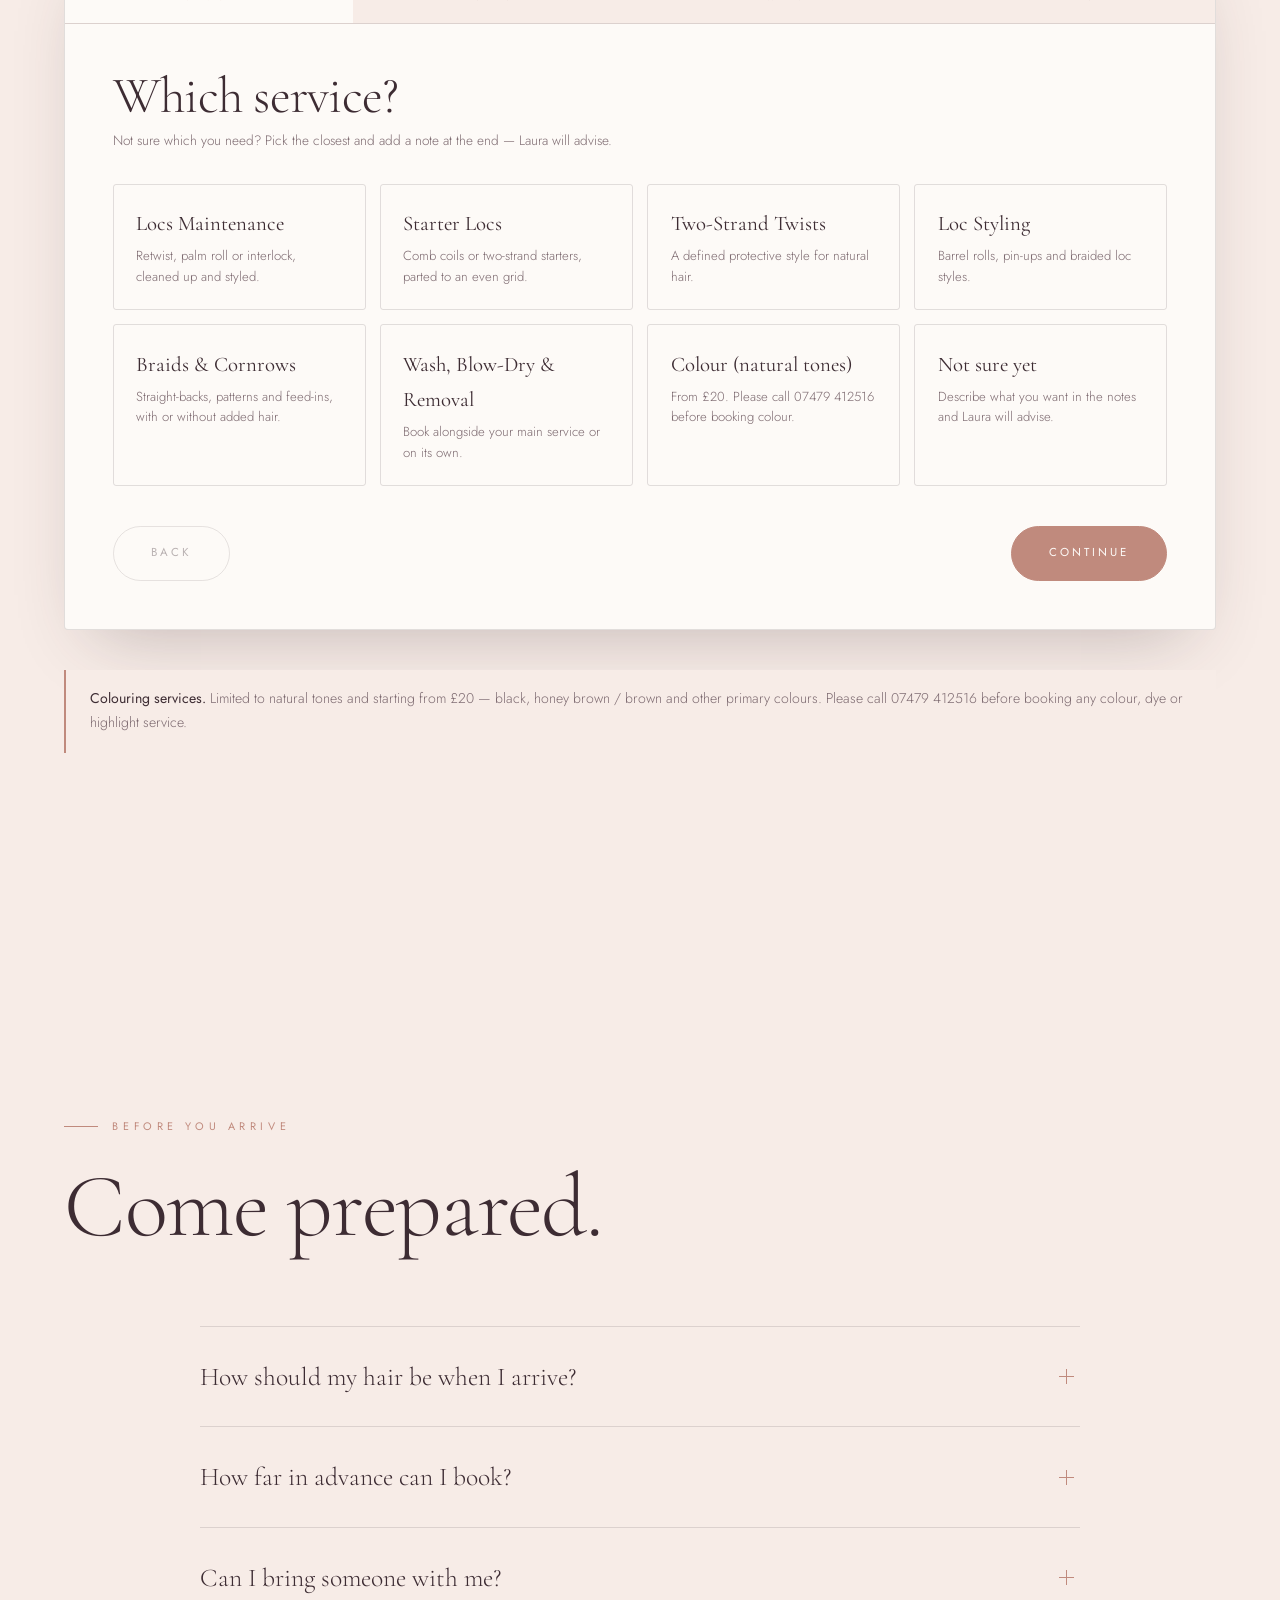
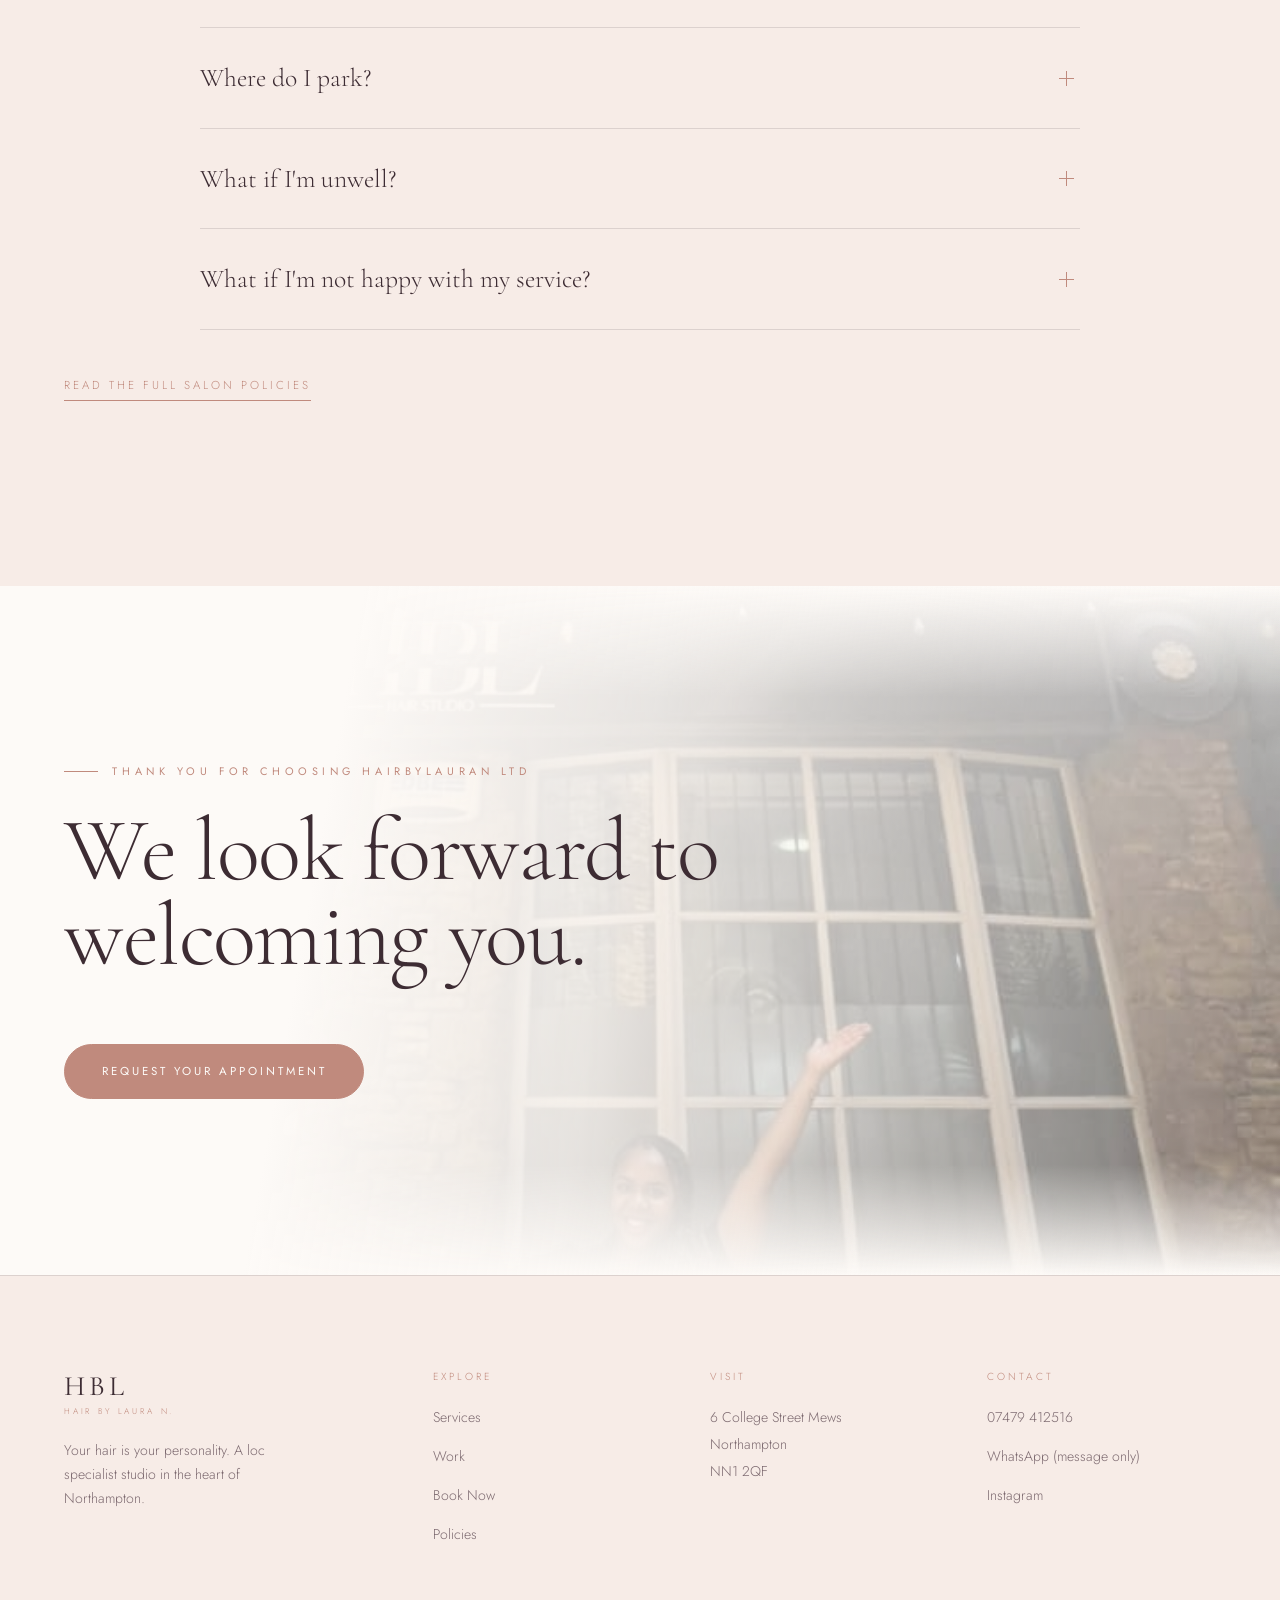
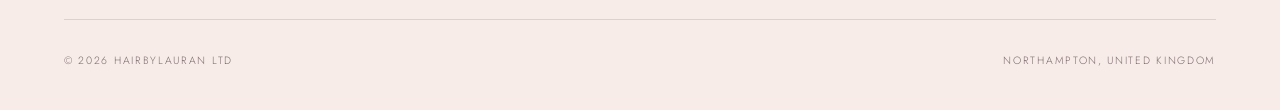
==== commit a8c2c007: "Switch to a light palette and build the booking form into the site Design: replaces the dark theme w" ====
--- a/book.html
+++ b/book.html
@@ -10,7 +10,7 @@
 <link rel="preconnect" href="https://fonts.gstatic.com" crossorigin>
 <link href="https://fonts.googleapis.com/css2?family=Cormorant+Garamond:ital,wght@0,300;0,400;1,300;1,400&family=Jost:wght@200;300;400&display=swap" rel="stylesheet">
 <link rel="stylesheet" href="styles.css">
-<link rel="icon" href="images/logo.jpg">
+<link rel="icon" href="images/logo-light.jpg">
 </head>
 <body>
 
@@ -29,7 +29,7 @@
     <a href="policies.html">Policies</a>
   </nav>
   <div class="nav__end">
-    <a class="btn btn--fill btn--sm" href="#scheduler">Check availability</a>
+    <a class="btn btn--fill btn--sm" href="#booking">Book now</a>
     <button class="burger" id="burger" aria-label="Open menu" aria-expanded="false"><i></i><i></i></button>
   </div>
 </header>
@@ -58,7 +58,7 @@
     </h1>
     <p class="lede rv rv-d2" style="margin-top:2rem">Choose your stylist tier, pick your service, and secure the slot with a deposit. Appointments are released on the <b style="color:var(--bone);font-weight:400">10th of each month at 12:00am</b>.</p>
     <div class="hero__cta rv rv-d3">
-      <a class="btn btn--fill" href="#scheduler">Go to live availability</a>
+      <a class="btn btn--fill" href="#booking">Start your booking</a>
       <a class="btn" href="#tiers">Which stylist tier?</a>
     </div>
   </div>
@@ -96,50 +96,161 @@
         <h3 class="d3">Director Stylist</h3>
         <p class="tiny" style="color:var(--gold);margin-bottom:1rem">Laura N. — D.S.</p>
         <p>The founder's chair. Full loc maintenance, starter loc installs and styling, with the longest experience in the studio. Priced above graduate services.</p>
-        <a class="btn btn--fill btn--sm" href="#scheduler" data-cat="director">Book with Laura</a>
+        <a class="btn btn--fill btn--sm" href="#booking" data-tier="Director Stylist — Laura N. (D.S.)">Book with Laura</a>
       </article>
       <article class="tier rv rv-d1">
         <div class="tier__mark">–</div>
         <h3 class="d3">Graduate Stylists</h3>
         <p class="tiny" style="color:var(--gold);margin-bottom:1rem">The HBL team</p>
         <p>Trained in-house to the same standards and supervised on the floor. The same care and finish at a more accessible price point, with wider availability.</p>
-        <a class="btn btn--sm" href="#scheduler" data-cat="graduate">Book with the team</a>
+        <a class="btn btn--sm" href="#booking" data-tier="Graduate Stylist">Book with the team</a>
       </article>
     </div>
   </div>
 </section>
 
-<!-- CATEGORIES -->
-<section class="sec" style="background:var(--noir-2)">
+<!-- BOOKING FLOW -->
+<section class="sec" id="booking" style="background:var(--blush)">
   <div class="wrap">
     <div class="head">
       <p class="kicker rv">Step two</p>
-      <h2 class="d2 rv rv-d1">Pick your<br>service.</h2>
-      <p class="lede rv rv-d2">All prices listed at booking are starting prices and may increase depending on hair length or service requirements.</p>
-    </div>
-    <div class="cat" id="catList"></div>
+      <h2 class="d2 rv rv-d1">Request your<br>appointment.</h2>
+      <p class="lede rv rv-d2">Four short steps. Laura confirms your slot and sends deposit details by message, usually the same day.</p>
+    </div>
+
+    <div class="bk rv">
+      <ol class="bk__steps" id="bkSteps">
+        <li data-state="live"><b>01</b>Service</li>
+        <li><b>02</b>Stylist</li>
+        <li><b>03</b>When</li>
+        <li><b>04</b>Details</li>
+      </ol>
+
+      <form class="bk__body" id="bkForm" name="appointment" method="POST"
+            data-netlify="true" netlify-honeypot="company" action="#booking-confirmed" novalidate>
+        <input type="hidden" name="form-name" value="appointment">
+        <p hidden><label>Leave blank <input name="company"></label></p>
+
+        <!-- STEP 1 -->
+        <div class="bk__panel is-live" data-step="0">
+          <h3 class="d3">Which service?</h3>
+          <p class="bk__hint">Not sure which you need? Pick the closest and add a note at the end — Laura will advise.</p>
+          <div class="opts" id="svcOpts"></div>
+          <p class="field err" id="err0"></p>
+        </div>
+
+        <!-- STEP 2 -->
+        <div class="bk__panel" data-step="1">
+          <h3 class="d3">Which stylist?</h3>
+          <p class="bk__hint">Pricing varies by stylist level. Director Stylist services are priced differently from Graduate Stylist services.</p>
+          <div class="opts">
+            <label class="opt">
+              <input type="radio" name="stylist" value="Director Stylist — Laura N. (D.S.)" required>
+              <span><b>Director Stylist</b><i>Laura N. — the founder's chair. Longest experience in the studio, priced above graduate services.</i></span>
+            </label>
+            <label class="opt">
+              <input type="radio" name="stylist" value="Graduate Stylist">
+              <span><b>Graduate Stylist</b><i>Trained in-house to the same standards and supervised on the floor. More accessible pricing, wider availability.</i></span>
+            </label>
+            <label class="opt">
+              <input type="radio" name="stylist" value="No preference">
+              <span><b>No preference</b><i>Whoever has the earliest slot that suits my dates.</i></span>
+            </label>
+          </div>
+          <p class="field err" id="err1"></p>
+        </div>
+
+        <!-- STEP 3 -->
+        <div class="bk__panel" data-step="2">
+          <h3 class="d3">When suits you?</h3>
+          <p class="bk__hint">The studio is open Tuesday–Friday 9:30–18:00 and Saturday 9:30–16:00. Give a first and second choice so Laura can match you to a free slot.</p>
+          <div class="fields">
+            <div class="field">
+              <label for="date1">First choice date</label>
+              <input type="date" id="date1" name="First choice date" required>
+              <span class="err"></span>
+            </div>
+            <div class="field">
+              <label for="time1">Preferred time</label>
+              <select id="time1" name="Preferred time" required>
+                <option value="">Select…</option>
+                <option>Morning (9:30 – 12:00)</option>
+                <option>Early afternoon (12:00 – 15:00)</option>
+                <option>Late afternoon (15:00 – 18:00)</option>
+                <option>Any time that day</option>
+              </select>
+              <span class="err"></span>
+            </div>
+            <div class="field">
+              <label for="date2">Second choice date <span style="text-transform:none;letter-spacing:0">(optional)</span></label>
+              <input type="date" id="date2" name="Second choice date">
+            </div>
+            <div class="field">
+              <label for="length">Current hair length</label>
+              <select id="length" name="Hair length">
+                <option value="">Select…</option>
+                <option>Short — above the ear</option>
+                <option>Medium — chin to shoulder</option>
+                <option>Long — past the shoulder</option>
+                <option>Very long — mid-back or longer</option>
+              </select>
+            </div>
+          </div>
+          <p class="field err" id="err2"></p>
+        </div>
+
+        <!-- STEP 4 -->
+        <div class="bk__panel" data-step="3">
+          <h3 class="d3">Your details</h3>
+          <p class="bk__hint">Please double-check these — we're not responsible for missed notifications caused by incorrect contact details.</p>
+          <div class="summary" id="bkSummary"></div>
+          <div class="fields">
+            <div class="field">
+              <label for="name">Full name</label>
+              <input type="text" id="name" name="Name" autocomplete="name" required>
+              <span class="err"></span>
+            </div>
+            <div class="field">
+              <label for="phone">Mobile number</label>
+              <input type="tel" id="phone" name="Phone" autocomplete="tel" required>
+              <span class="err"></span>
+            </div>
+            <div class="field field--wide">
+              <label for="email">Email</label>
+              <input type="email" id="email" name="Email" autocomplete="email" required>
+              <span class="err"></span>
+            </div>
+            <div class="field field--wide">
+              <label for="notes">Anything we should know? <span style="text-transform:none;letter-spacing:0">(scalp sensitivities, colour, removal, first visit…)</span></label>
+              <textarea id="notes" name="Notes"></textarea>
+            </div>
+          </div>
+          <div class="notice" style="margin-top:1.75rem">
+            <b>What happens next.</b> This is an appointment <b>request</b>, not a confirmed booking. Laura replies with your price, confirms the slot and sends deposit details. Your appointment is secured once the deposit is paid — deposits are strictly non-refundable and non-transferable.
+          </div>
+          <p class="field err" id="err3"></p>
+        </div>
+
+        <!-- DONE -->
+        <div class="bk__panel" data-step="4">
+          <div class="bk__done">
+            <div class="mark">✓</div>
+            <h3 class="d3">Request sent.</h3>
+            <p class="lede" style="margin:1rem auto 0">Thank you — Laura will be in touch to confirm your slot and deposit. If you'd like a faster reply, send the same details on WhatsApp.</p>
+            <a class="btn btn--fill" id="waLink" href="https://wa.me/447479412516" target="_blank" rel="noopener" style="margin-top:2rem">Send on WhatsApp</a>
+          </div>
+        </div>
+
+        <div class="bk__nav" id="bkNav">
+          <button type="button" class="btn" id="bkBack" disabled>Back</button>
+          <button type="button" class="btn btn--fill" id="bkNext">Continue</button>
+          <button type="submit" class="btn btn--fill" id="bkSend" hidden>Send request</button>
+        </div>
+      </form>
+    </div>
+
     <div class="notice rv" style="margin-top:2.5rem">
       <b>Colouring services.</b> Limited to natural tones and starting from £20 — black, honey brown / brown and other primary colours. Please call 07479 412516 before booking any colour, dye or highlight service.
-    </div>
-  </div>
-</section>
-
-<!-- SCHEDULER -->
-<section class="sec" id="scheduler">
-  <div class="wrap">
-    <div class="head">
-      <p class="kicker rv">Step three</p>
-      <h2 class="d2 rv rv-d1">Live availability.</h2>
-      <p class="lede rv rv-d2">Real-time diary and secure deposit payment. If the calendar doesn't load on your device, use the direct link underneath.</p>
-    </div>
-    <div class="embed rv">
-      <iframe title="HBL Hair Studio online booking"
-              src="https://hairbylauran.as.me/schedule/2bb3c327"
-              loading="lazy"></iframe>
-    </div>
-    <div class="rv" style="margin-top:1.75rem;display:flex;gap:.8rem;flex-wrap:wrap">
-      <a class="btn btn--fill" href="https://hairbylauran.as.me/schedule/2bb3c327" target="_blank" rel="noopener">Open the booking page</a>
-      <a class="btn" href="https://wa.me/447479412516" target="_blank" rel="noopener">Ask a question on WhatsApp</a>
     </div>
   </div>
 </section>
@@ -166,7 +277,7 @@
   <div class="wrap">
     <p class="kicker kicker--c rv">Thank you for choosing HAIRBYLAURAN LTD</p>
     <h2 class="d2 rv rv-d1">We look forward to<br>welcoming you.</h2>
-    <a class="btn btn--fill rv rv-d2" href="https://hairbylauran.as.me/schedule/2bb3c327" target="_blank" rel="noopener">Secure your slot</a>
+    <a class="btn btn--fill rv rv-d2" href="#booking">Request your appointment</a>
   </div>
 </section>
 
--- a/styles.css
+++ b/styles.css
@@ -1,17 +1,26 @@
 /* ══════════════════════════════════════════════════════════
    HBL — Hair By Laura N.  |  Northampton
+   Light, warm, feminine palette
    ══════════════════════════════════════════════════════════ */
 
 :root{
-  --noir:#0b0a09;
-  --noir-2:#131110;
-  --noir-3:#1c1917;
-  --bone:#f2efe9;
-  --bone-dim:#a8a29b;
-  --gold:#c8a46b;
-  --gold-lt:#e0c69a;
-  --line:rgba(242,239,233,.14);
-  --line-strong:rgba(242,239,233,.3);
+  --ivory:#fdfaf7;        /* page background        */
+  --blush:#f7ece7;        /* soft section surface   */
+  --blush-2:#f1ded8;      /* deeper blush           */
+  --plum:#3d2c33;         /* primary text           */
+  --plum-soft:#7d6a70;    /* secondary text         */
+  --rose:#c08a7d;         /* accent                 */
+  --rose-lt:#dcb2a6;
+  --gold:#c08a7d;         /* accent — dusty rose    */
+  --gold-metal:#b4906a;
+  --line:rgba(61,44,51,.14);
+  --line-strong:rgba(61,44,51,.34);
+
+  --noir:var(--ivory);
+  --noir-2:var(--blush);
+  --noir-3:var(--blush-2);
+  --bone:var(--plum);
+  --bone-dim:var(--plum-soft);
 
   --display:"Cormorant Garamond",Garamond,"Times New Roman",serif;
   --ui:"Jost",system-ui,-apple-system,"Segoe UI",sans-serif;
@@ -20,9 +29,11 @@
   --pad:clamp(1.25rem,5vw,4.5rem);
   --ease:cubic-bezier(.19,1,.22,1);
   --ease-2:cubic-bezier(.65,.05,.36,1);
+  --shadow:0 30px 70px -30px rgba(61,44,51,.3);
 }
 
 *,*::before,*::after{box-sizing:border-box}
+[hidden]{display:none!important}
 html{scroll-behavior:smooth;-webkit-text-size-adjust:100%}
 body{
   margin:0;background:var(--noir);color:var(--bone);
@@ -33,7 +44,7 @@
 img{display:block;max-width:100%}
 a{color:inherit;text-decoration:none}
 button{font:inherit;color:inherit}
-::selection{background:var(--gold);color:var(--noir)}
+::selection{background:var(--rose-lt);color:var(--plum)}
 
 /* ───────── Type ───────── */
 h1,h2,h3,h4{font-family:var(--display);font-weight:300;line-height:.95;letter-spacing:-.015em;margin:0}
@@ -42,15 +53,15 @@
 .d2{font-size:clamp(2.6rem,7vw,6rem)}
 .d3{font-size:clamp(1.9rem,4vw,3.4rem)}
 .d4{font-size:clamp(1.4rem,2.2vw,2rem);line-height:1.1}
-.it{font-style:italic;color:var(--gold)}
+.it{font-style:italic;color:var(--rose)}
 
 .kicker{
   font-size:.68rem;letter-spacing:.42em;text-transform:uppercase;
-  color:var(--gold);font-weight:400;margin:0 0 1.75rem;display:flex;align-items:center;gap:.9rem;
-}
-.kicker::before{content:"";width:34px;height:1px;background:var(--gold);flex:none}
+  color:var(--rose);font-weight:400;margin:0 0 1.75rem;display:flex;align-items:center;gap:.9rem;
+}
+.kicker::before{content:"";width:34px;height:1px;background:var(--rose);flex:none}
 .kicker--c{justify-content:center}
-.kicker--c::after{content:"";width:34px;height:1px;background:var(--gold)}
+.kicker--c::after{content:"";width:34px;height:1px;background:var(--rose)}
 
 p{margin:0 0 1.15rem;color:var(--bone-dim)}
 .lede{font-size:clamp(1rem,1.35vw,1.16rem);max-width:58ch;color:var(--bone-dim)}
@@ -66,39 +77,39 @@
 }
 .btn::before{
   content:"";position:absolute;inset:0;z-index:-1;border-radius:inherit;
-  background:var(--gold);transform:translateY(101%);transition:transform .6s var(--ease);
-}
-.btn:hover{color:var(--noir);border-color:var(--gold)}
+  background:var(--rose);transform:translateY(101%);transition:transform .6s var(--ease);
+}
+.btn:hover{color:var(--ivory);border-color:var(--rose)}
 .btn:hover::before{transform:translateY(0)}
-.btn--fill{background:var(--gold);color:var(--noir);border-color:var(--gold)}
-.btn--fill::before{background:var(--bone)}
-.btn--fill:hover{color:var(--noir);border-color:var(--bone)}
+.btn--fill{background:var(--rose);color:var(--ivory);border-color:var(--rose)}
+.btn--fill::before{background:var(--plum)}
+.btn--fill:hover{color:var(--ivory);border-color:var(--plum)}
 .btn--sm{padding:.8rem 1.6rem;font-size:.66rem}
 
 .ln{
   position:relative;display:inline-block;font-size:.72rem;letter-spacing:.26em;
-  text-transform:uppercase;color:var(--gold);padding-bottom:.35rem;
+  text-transform:uppercase;color:var(--rose);padding-bottom:.35rem;
 }
 .ln::after{content:"";position:absolute;left:0;bottom:0;width:100%;height:1px;background:currentColor;transform-origin:right;transform:scaleX(1);transition:transform .5s var(--ease)}
 .ln:hover::after{transform-origin:left;transform:scaleX(0)}
 
 /* ───────── Preloader ───────── */
 .pre{
-  position:fixed;inset:0;z-index:9999;background:var(--noir);
+  position:fixed;inset:0;z-index:9999;background:var(--ivory);
   display:flex;flex-direction:column;align-items:center;justify-content:center;gap:2rem;
   transition:opacity .8s var(--ease),visibility .8s;
 }
 .pre.is-done{opacity:0;visibility:hidden}
 .pre__logo{font-family:var(--display);font-size:clamp(3rem,9vw,6rem);letter-spacing:.1em;line-height:1;opacity:0;animation:preIn 1s var(--ease) .15s forwards}
-.pre__sub{font-size:.62rem;letter-spacing:.5em;text-transform:uppercase;color:var(--gold);opacity:0;animation:preIn 1s var(--ease) .45s forwards}
+.pre__sub{font-size:.62rem;letter-spacing:.5em;text-transform:uppercase;color:var(--rose);opacity:0;animation:preIn 1s var(--ease) .45s forwards}
 .pre__bar{width:min(240px,50vw);height:1px;background:var(--line);position:relative;overflow:hidden}
-.pre__bar i{position:absolute;inset:0;background:var(--gold);transform:scaleX(0);transform-origin:left;transition:transform .25s linear}
+.pre__bar i{position:absolute;inset:0;background:var(--rose);transform:scaleX(0);transform-origin:left;transition:transform .25s linear}
 .pre__pct{font-size:.62rem;letter-spacing:.3em;color:var(--bone-dim)}
 @keyframes preIn{to{opacity:1}}
 
 /* ───────── Page transition curtain ───────── */
 .curtain{
-  position:fixed;inset:0;z-index:9000;background:var(--noir);pointer-events:none;
+  position:fixed;inset:0;z-index:9000;background:var(--blush-2);pointer-events:none;
   transform:translateY(100%);
 }
 .curtain.is-in{animation:curtainIn .7s var(--ease-2) forwards}
@@ -107,19 +118,19 @@
 @keyframes curtainOut{from{transform:translateY(0)}to{transform:translateY(-100%)}}
 
 /* ───────── Cursor ───────── */
-.cur,.cur-d{position:fixed;top:0;left:0;z-index:8000;pointer-events:none;border-radius:50%;mix-blend-mode:difference}
-.cur{width:6px;height:6px;background:var(--bone);margin:-3px 0 0 -3px}
+.cur,.cur-d{position:fixed;top:0;left:0;z-index:8000;pointer-events:none;border-radius:50%}
+.cur{width:7px;height:7px;background:var(--rose);margin:-3.5px 0 0 -3.5px}
 .cur-d{
-  width:40px;height:40px;border:1px solid rgba(242,239,233,.5);margin:-20px 0 0 -20px;
+  width:40px;height:40px;border:1px solid rgba(192,138,125,.55);margin:-20px 0 0 -20px;
   display:grid;place-items:center;transition:width .4s var(--ease),height .4s var(--ease),background .4s,border-color .4s;
 }
-.cur-d span{font-size:.5rem;letter-spacing:.2em;text-transform:uppercase;opacity:0;transition:opacity .3s;color:var(--noir)}
-body.cur-on .cur-d{width:84px;height:84px;background:var(--bone);border-color:var(--bone)}
+.cur-d span{font-size:.5rem;letter-spacing:.2em;text-transform:uppercase;opacity:0;transition:opacity .3s;color:var(--ivory)}
+body.cur-on .cur-d{width:84px;height:84px;background:var(--rose);border-color:var(--rose)}
 body.cur-on .cur-d span{opacity:1}
 @media (hover:none),(max-width:900px){.cur,.cur-d{display:none}}
 
 /* ───────── Scroll progress ───────── */
-.prog{position:fixed;top:0;left:0;height:2px;width:100%;z-index:70;transform:scaleX(0);transform-origin:left;background:var(--gold)}
+.prog{position:fixed;top:0;left:0;height:2px;width:100%;z-index:70;transform:scaleX(0);transform-origin:left;background:var(--rose)}
 
 /* ───────── Nav ───────── */
 .nav{
@@ -129,27 +140,27 @@
   transition:transform .6s var(--ease),background .5s,padding .5s,border-color .5s;
   border-bottom:1px solid transparent;
 }
-.nav.is-solid{background:rgba(11,10,9,.82);backdrop-filter:blur(18px);padding:1rem var(--pad);border-bottom-color:var(--line)}
+.nav.is-solid{background:rgba(253,250,247,.88);backdrop-filter:blur(18px);padding:1rem var(--pad);border-bottom-color:var(--line);box-shadow:0 1px 30px -18px rgba(61,44,51,.5)}
 .nav.is-hidden{transform:translateY(-105%)}
 .brand{display:flex;flex-direction:column;line-height:1}
 .brand b{font-family:var(--display);font-size:1.75rem;letter-spacing:.14em;font-weight:400}
-.brand i{font-style:normal;font-size:.52rem;letter-spacing:.34em;text-transform:uppercase;color:var(--gold);margin-top:.4rem}
+.brand i{font-style:normal;font-size:.52rem;letter-spacing:.34em;text-transform:uppercase;color:var(--rose);margin-top:.4rem}
 .nav__mid{display:flex;gap:2.6rem}
 .nav__mid a{position:relative;font-size:.7rem;letter-spacing:.22em;text-transform:uppercase;padding:.3rem 0;color:var(--bone-dim);transition:color .4s}
 .nav__mid a:hover,.nav__mid a[aria-current]{color:var(--bone)}
-.nav__mid a::after{content:"";position:absolute;left:0;bottom:0;height:1px;width:100%;background:var(--gold);transform:scaleX(0);transform-origin:right;transition:transform .5s var(--ease)}
+.nav__mid a::after{content:"";position:absolute;left:0;bottom:0;height:1px;width:100%;background:var(--rose);transform:scaleX(0);transform-origin:right;transition:transform .5s var(--ease)}
 .nav__mid a:hover::after,.nav__mid a[aria-current]::after{transform:scaleX(1);transform-origin:left}
 .nav__end{display:flex;align-items:center;gap:1rem}
 
 .burger{display:none;width:44px;height:44px;background:none;border:0;cursor:pointer;padding:0;position:relative;z-index:2}
-.burger i{position:absolute;left:10px;width:24px;height:1px;background:var(--bone);transition:.45s var(--ease)}
+.burger i{position:absolute;left:10px;width:24px;height:1px;background:var(--plum);transition:.45s var(--ease)}
 .burger i:nth-child(1){top:19px}
 .burger i:nth-child(2){top:25px}
 .burger[aria-expanded="true"] i:nth-child(1){top:22px;transform:rotate(45deg)}
 .burger[aria-expanded="true"] i:nth-child(2){top:22px;transform:rotate(-45deg)}
 
 .menu{
-  position:fixed;inset:0;z-index:150;background:var(--noir-2);
+  position:fixed;inset:0;z-index:150;background:var(--ivory);
   display:flex;flex-direction:column;justify-content:center;gap:.25rem;padding:6rem var(--pad) 3rem;
   clip-path:inset(0 0 100% 0);transition:clip-path .9s var(--ease);
 }
@@ -159,7 +170,7 @@
   opacity:0;transform:translateY(30px);transition:opacity .7s var(--ease),transform .7s var(--ease),color .3s;
 }
 .menu.is-open a{opacity:1;transform:none}
-.menu a:hover{color:var(--gold)}
+.menu a:hover{color:var(--rose)}
 .menu__foot{margin-top:2.5rem;display:flex;gap:2rem;flex-wrap:wrap;font-size:.7rem;letter-spacing:.2em;text-transform:uppercase;color:var(--bone-dim)}
 .menu__foot a{font-family:var(--ui);font-size:.7rem;letter-spacing:.2em;color:var(--gold);opacity:1;transform:none}
 
@@ -173,25 +184,39 @@
 .head h2{margin-bottom:1.5rem}
 
 /* ───────── Hero ───────── */
-.hero{min-height:100svh;display:flex;align-items:flex-end;padding-bottom:clamp(2.5rem,6vw,5rem);overflow:hidden}
-.hero__bg{position:absolute;inset:-12% 0;z-index:-2;will-change:transform}
-.hero__bg img{width:100%;height:100%;object-fit:cover;object-position:60% 35%;filter:grayscale(.28) contrast(1.05)}
+.hero{
+  min-height:100svh;display:flex;align-items:center;overflow:hidden;background:var(--ivory);
+  padding-block:clamp(7.5rem,14vw,9rem) clamp(3rem,7vw,5rem);
+}
+.hero::before{
+  content:"";position:absolute;right:-6%;top:12%;width:min(46%,620px);height:76%;z-index:-2;
+  border-radius:50%;filter:blur(10px);
+  background:radial-gradient(circle at 40% 35%,var(--blush-2) 0%,var(--blush) 55%,transparent 72%);
+}
+.hero__grid{display:grid;grid-template-columns:1.02fr .98fr;gap:clamp(2rem,6vw,5rem);align-items:center;width:100%}
+.hero__fig{position:relative;border-radius:999px 999px 10px 10px;overflow:hidden;box-shadow:var(--shadow);max-width:480px;margin-inline:auto}
+.hero__fig img{width:100%;aspect-ratio:4/5;object-fit:cover;transform:scale(1.1);will-change:transform}
 .hero::after{
   content:"";position:absolute;inset:0;z-index:-1;
-  background:linear-gradient(180deg,rgba(11,10,9,.88) 0%,rgba(11,10,9,.5) 30%,rgba(11,10,9,.78) 62%,rgba(11,10,9,.96) 90%,var(--noir) 100%);
-}
-.hero__in{width:100%;max-width:var(--maxw);margin:0 auto;padding-inline:var(--pad)}
-.hero h1{margin-bottom:2rem}
-.hero__row{display:flex;justify-content:space-between;align-items:flex-end;gap:3rem;flex-wrap:wrap}
+  background:none;
+}
+.hero__in{width:100%;max-width:var(--maxw);margin:0 auto;padding-inline:var(--pad);position:relative;z-index:1}
+.hero h1{margin-bottom:2rem;font-size:clamp(2.9rem,6vw,5.4rem)}
+.hero__row{display:flex;justify-content:space-between;align-items:flex-end;gap:2rem;flex-wrap:wrap}
 .hero__cta{display:flex;gap:.8rem;flex-wrap:wrap;margin-top:2.5rem}
-.hero__aside{max-width:34ch;text-align:right}
+.hero__aside{max-width:34ch}
+.hero__note{
+  margin-top:2.25rem;padding:1.1rem 1.4rem;border-left:2px solid var(--rose);
+  background:var(--blush);font-size:.82rem;color:var(--plum-soft);
+}
+.hero__note b{color:var(--plum);font-weight:400}
 .scrollcue{
   position:absolute;right:var(--pad);bottom:1.75rem;
   display:flex;flex-direction:column;align-items:center;gap:.7rem;font-size:.58rem;
   letter-spacing:.36em;text-transform:uppercase;color:var(--bone-dim);
 }
 @media (max-height:1080px),(max-width:1100px){.scrollcue{display:none}}
-.scrollcue i{display:block;width:1px;height:52px;background:linear-gradient(var(--gold),transparent);animation:cue 2.2s var(--ease) infinite}
+.scrollcue i{display:block;width:1px;height:52px;background:linear-gradient(var(--rose),transparent);animation:cue 2.2s var(--ease) infinite}
 @keyframes cue{0%{transform:scaleY(0);transform-origin:top}45%{transform:scaleY(1);transform-origin:top}55%{transform:scaleY(1);transform-origin:bottom}100%{transform:scaleY(0);transform-origin:bottom}}
 
 /* Masked line reveal */
@@ -203,10 +228,10 @@
 .msk:nth-child(4)>span{transition-delay:.27s}
 
 /* ───────── Marquee ───────── */
-.mq{border-block:1px solid var(--line);padding:1.5rem 0;overflow:hidden;background:var(--noir-2)}
+.mq{border-block:1px solid var(--line);padding:1.5rem 0;overflow:hidden;background:var(--blush)}
 .mq__t{display:flex;gap:3rem;align-items:center;width:max-content;animation:mqs 42s linear infinite}
 .mq__t span{font-family:var(--display);font-size:clamp(1.6rem,3.2vw,2.6rem);white-space:nowrap;font-style:italic}
-.mq__t em{color:var(--gold);font-style:normal;font-size:.6rem}
+.mq__t em{color:var(--rose);font-style:normal;font-size:.6rem}
 .mq:hover .mq__t{animation-play-state:paused}
 @keyframes mqs{to{transform:translateX(-50%)}}
 
@@ -215,9 +240,10 @@
 .split--r .split__fig{order:2}
 .split__fig{position:relative;overflow:hidden;border-radius:2px}
 .split__fig img{width:100%;aspect-ratio:4/5;object-fit:cover;will-change:transform;transform:scale(1.14)}
+.split__fig{box-shadow:var(--shadow)}
 .split__fig .plx{height:118%;position:relative;top:-9%}
 .tag{
-  position:absolute;bottom:1.5rem;left:1.5rem;background:rgba(11,10,9,.78);backdrop-filter:blur(10px);
+  position:absolute;bottom:1.5rem;left:1.5rem;background:rgba(253,250,247,.93);backdrop-filter:blur(10px);
   border:1px solid var(--line);padding:.9rem 1.3rem;
 }
 .tag b{display:block;font-family:var(--display);font-size:1.3rem;font-weight:400}
@@ -229,7 +255,7 @@
 
 .ticks{list-style:none;margin:2rem 0 0;padding:0;display:grid;gap:1rem}
 .ticks li{position:relative;padding-left:2.1rem;font-size:.94rem;color:var(--bone-dim)}
-.ticks li::before{content:"";position:absolute;left:0;top:.7rem;width:14px;height:1px;background:var(--gold)}
+.ticks li::before{content:"";position:absolute;left:0;top:.7rem;width:14px;height:1px;background:var(--rose)}
 
 /* ───────── Pinned services ───────── */
 .pin{display:grid;grid-template-columns:1fr 1fr;gap:clamp(2rem,6vw,5rem);align-items:start}
@@ -246,11 +272,11 @@
   transition:padding-left .6s var(--ease),opacity .5s;
 }
 .srv__row:hover{padding-left:1.1rem}
-.srv__row.is-live .srv__n,.srv__row.is-live h3{color:var(--gold)}
+.srv__row.is-live .srv__n,.srv__row.is-live h3{color:var(--rose)}
 .srv__n{font-size:.62rem;letter-spacing:.2em;color:var(--bone-dim);transition:color .5s}
 .srv__row h3{transition:color .5s}
 .srv__row p{margin:.6rem 0 0;font-size:.88rem;max-width:44ch}
-.srv__p{font-family:var(--display);font-size:1.35rem;white-space:nowrap;color:var(--gold)}
+.srv__p{font-family:var(--display);font-size:1.35rem;white-space:nowrap;color:var(--rose)}
 .srv__p em{display:block;font-style:normal;font-family:var(--ui);font-size:.58rem;letter-spacing:.22em;text-transform:uppercase;color:var(--bone-dim);text-align:right;margin-top:.2rem}
 
 /* ───────── Horizontal process ───────── */
@@ -258,10 +284,10 @@
 .rail::-webkit-scrollbar{display:none}
 .step{
   flex:0 0 min(360px,78vw);scroll-snap-align:center;border:1px solid var(--line);
-  padding:2.5rem 2rem;background:var(--noir-2);transition:border-color .5s,transform .7s var(--ease);
-}
-.step:hover{border-color:var(--gold);transform:translateY(-6px)}
-.step b{display:block;font-family:var(--display);font-size:3rem;color:var(--gold);line-height:1;margin-bottom:1.25rem;font-weight:300}
+  padding:2.5rem 2rem;background:var(--ivory);box-shadow:0 18px 40px -34px rgba(61,44,51,.55);transition:border-color .5s,transform .7s var(--ease);
+}
+.step:hover{border-color:var(--rose);transform:translateY(-6px)}
+.step b{display:block;font-family:var(--display);font-size:3rem;color:var(--rose);line-height:1;margin-bottom:1.25rem;font-weight:300}
 .step h3{margin-bottom:.8rem}
 .step p{font-size:.9rem;margin:0}
 
@@ -269,7 +295,7 @@
 .gal{column-count:3;column-gap:1rem}
 .gal__i{
   position:relative;overflow:hidden;border:0;padding:0;background:var(--noir-3);cursor:pointer;
-  border-radius:2px;break-inside:avoid;width:100%;margin:0 0 1rem;display:block;
+  border-radius:3px;break-inside:avoid;width:100%;margin:0 0 1rem;display:block;box-shadow:0 20px 45px -35px rgba(61,44,51,.7);
   opacity:0;transform:translateY(45px);
   transition:opacity 1s var(--ease),transform 1s var(--ease);
 }
@@ -278,8 +304,8 @@
 .gal__i:hover img{transform:scale(1.06)}
 .gal__i figcaption{
   position:absolute;left:0;right:0;bottom:0;padding:2.75rem 1.4rem 1.2rem;text-align:left;
-  background:linear-gradient(to top,rgba(11,10,9,.93),transparent);
-  font-size:.62rem;letter-spacing:.24em;text-transform:uppercase;color:var(--bone);
+  background:linear-gradient(to top,rgba(61,44,51,.88),transparent);
+  font-size:.62rem;letter-spacing:.24em;text-transform:uppercase;color:var(--ivory);
   transform:translateY(100%);opacity:0;transition:.6s var(--ease);
 }
 .gal__i:hover figcaption{transform:none;opacity:1}
@@ -291,7 +317,7 @@
   color:var(--bone-dim);transition:.45s var(--ease);
 }
 .chip:hover{border-color:var(--line-strong);color:var(--bone)}
-.chip[aria-pressed="true"]{background:var(--gold);border-color:var(--gold);color:var(--noir)}
+.chip[aria-pressed="true"]{background:var(--rose);border-color:var(--rose);color:var(--ivory)}
 .gal__i[hidden]{display:none}
 
 /* ───────── Quotes ───────── */
@@ -299,11 +325,11 @@
 .q{position:absolute;inset:0;opacity:0;transform:translateY(18px);transition:.9s var(--ease);pointer-events:none}
 .q.is-live{opacity:1;transform:none;position:relative;pointer-events:auto}
 .q blockquote{margin:0 0 2rem;font-family:var(--display);font-size:clamp(1.5rem,3.2vw,2.35rem);line-height:1.3;font-style:italic;color:var(--bone)}
-.q cite{font-style:normal;font-size:.66rem;letter-spacing:.28em;text-transform:uppercase;color:var(--gold)}
+.q cite{font-style:normal;font-size:.66rem;letter-spacing:.28em;text-transform:uppercase;color:var(--rose)}
 .q cite span{display:block;color:var(--bone-dim);margin-top:.5rem;letter-spacing:.2em}
 .qnav{display:flex;gap:.6rem;justify-content:center;margin-top:3rem}
 .qnav button{width:36px;height:2px;background:var(--line-strong);border:0;padding:0;cursor:pointer;transition:.5s}
-.qnav button[aria-pressed="true"]{background:var(--gold)}
+.qnav button[aria-pressed="true"]{background:var(--rose)}
 
 /* ───────── Accordion ───────── */
 .acc{max-width:880px;margin:0 auto;border-top:1px solid var(--line)}
@@ -313,8 +339,8 @@
   font-family:var(--display);font-size:clamp(1.15rem,2vw,1.6rem);transition:color .4s;
 }
 .acc summary::-webkit-details-marker{display:none}
-.acc summary:hover{color:var(--gold)}
-.acc summary::after,.acc summary::before{content:"";position:absolute;right:.4rem;top:50%;background:var(--gold);transition:transform .45s var(--ease)}
+.acc summary:hover{color:var(--rose)}
+.acc summary::after,.acc summary::before{content:"";position:absolute;right:.4rem;top:50%;background:var(--rose);transition:transform .45s var(--ease)}
 .acc summary::after{width:15px;height:1px;margin-top:-.5px}
 .acc summary::before{width:1px;height:15px;margin:-7.5px 7px 0 0}
 .acc details[open] summary::before{transform:rotate(90deg)}
@@ -324,15 +350,24 @@
 
 /* ───────── CTA band ───────── */
 .band{position:relative;overflow:hidden;text-align:center;padding-block:clamp(6rem,14vw,11rem)}
-.band__bg{position:absolute;inset:-10% 0;z-index:-2}
-.band__bg img{width:100%;height:100%;object-fit:cover;filter:grayscale(1) brightness(.42)}
-.band::after{content:"";position:absolute;inset:0;z-index:-1;background:radial-gradient(ellipse at center,rgba(11,10,9,.55),rgba(11,10,9,.95))}
+.band__bg{position:absolute;inset:-22% 0;z-index:-2}
+.band__bg img{width:100%;height:100%;object-fit:cover;filter:saturate(.75) brightness(1.02)}
+.band::after{
+  content:"";position:absolute;inset:0;z-index:-1;
+  background:
+    linear-gradient(100deg,var(--ivory) 26%,rgba(253,250,247,.88) 48%,rgba(253,250,247,.3) 100%),
+    linear-gradient(180deg,var(--ivory) 0%,rgba(253,250,247,0) 16%,rgba(253,250,247,0) 84%,var(--ivory) 100%);
+}
+.band{text-align:left}
+.band .wrap{max-width:var(--maxw)}
+.band .kicker--c{justify-content:flex-start}
+.band .kicker--c::after{display:none}
 .band .btn{margin-top:2.5rem}
 
 /* ───────── Info cards ───────── */
 .cards{display:grid;grid-template-columns:repeat(3,1fr);gap:1.25rem}
 .card{border:1px solid var(--line);padding:2.4rem 2rem;transition:border-color .5s,background .5s}
-.card:hover{border-color:var(--gold);background:var(--noir-2)}
+.card:hover{border-color:var(--rose);background:var(--blush)}
 .card h3{margin-bottom:1.25rem}
 .card p,.card li{font-size:.9rem}
 .rows{list-style:none;margin:0;padding:0;display:grid;gap:.7rem;font-size:.9rem}
@@ -343,8 +378,8 @@
 /* ───────── Booking page ───────── */
 .tiers{display:grid;grid-template-columns:1fr 1fr;gap:1.25rem;margin-bottom:clamp(3rem,7vw,5rem)}
 .tier{border:1px solid var(--line);padding:clamp(2rem,4vw,3rem);position:relative;overflow:hidden;transition:border-color .5s}
-.tier:hover{border-color:var(--gold)}
-.tier__mark{font-family:var(--display);font-size:2.6rem;color:var(--gold);line-height:1;margin-bottom:1rem}
+.tier:hover{border-color:var(--rose)}
+.tier__mark{font-family:var(--display);font-size:2.6rem;color:var(--rose);line-height:1;margin-bottom:1rem}
 .tier h3{margin-bottom:1rem}
 .tier p{font-size:.92rem}
 .tier .btn{margin-top:1.5rem}
@@ -357,12 +392,12 @@
 .cat__row:hover{padding-left:1rem}
 .cat__row h3{font-size:clamp(1.2rem,2.4vw,1.7rem)}
 .cat__row p{margin:.45rem 0 0;font-size:.86rem}
-.cat__row .meta{font-size:.6rem;letter-spacing:.24em;text-transform:uppercase;color:var(--gold);margin-bottom:.6rem;display:block}
-
-.embed{border:1px solid var(--line);background:var(--noir-2);padding:clamp(1rem,2vw,1.5rem);margin-top:2.5rem}
+.cat__row .meta{font-size:.6rem;letter-spacing:.24em;text-transform:uppercase;color:var(--rose);margin-bottom:.6rem;display:block}
+
+.embed{border:1px solid var(--line);background:var(--ivory);padding:clamp(1rem,2vw,1.5rem);margin-top:2.5rem}
 .embed iframe{width:100%;height:min(1100px,140vh);border:0;display:block;background:#fff}
 .notice{
-  border-left:2px solid var(--gold);padding:1.1rem 1.5rem;background:var(--noir-2);
+  border-left:2px solid var(--rose);padding:1.1rem 1.5rem;background:var(--blush);
   font-size:.88rem;color:var(--bone-dim);margin:2rem 0;
 }
 .notice b{color:var(--bone);font-weight:400}
@@ -371,20 +406,20 @@
 .policy{display:grid;grid-template-columns:minmax(0,240px) 1fr;gap:clamp(2rem,6vw,5rem);align-items:start}
 .policy__nav{position:sticky;top:14vh;display:grid;gap:.85rem}
 .policy__nav a{font-size:.68rem;letter-spacing:.2em;text-transform:uppercase;color:var(--bone-dim);transition:color .4s}
-.policy__nav a:hover,.policy__nav a.is-live{color:var(--gold)}
+.policy__nav a:hover,.policy__nav a.is-live{color:var(--rose)}
 .policy__body>section{padding-bottom:clamp(2.5rem,6vw,4rem);scroll-margin-top:14vh}
 .policy__body h2{margin-bottom:1.5rem}
 .policy__body ul{list-style:none;padding:0;margin:0 0 1.25rem;display:grid;gap:.85rem}
 .policy__body ul li{position:relative;padding-left:1.6rem;color:var(--bone-dim);font-size:.94rem}
-.policy__body ul li::before{content:"";position:absolute;left:0;top:.72rem;width:8px;height:1px;background:var(--gold)}
+.policy__body ul li::before{content:"";position:absolute;left:0;top:.72rem;width:8px;height:1px;background:var(--rose)}
 
 /* ───────── Footer ───────── */
-.foot{border-top:1px solid var(--line);padding:clamp(4rem,9vw,6rem) var(--pad) 2.5rem;background:var(--noir-2)}
+.foot{border-top:1px solid var(--line);padding:clamp(4rem,9vw,6rem) var(--pad) 2.5rem;background:var(--blush)}
 .foot__grid{max-width:var(--maxw);margin:0 auto;display:grid;grid-template-columns:1.4fr 1fr 1fr 1fr;gap:3rem}
-.foot h4{font-size:.64rem;letter-spacing:.3em;text-transform:uppercase;color:var(--gold);font-family:var(--ui);margin-bottom:1.4rem}
+.foot h4{font-size:.64rem;letter-spacing:.3em;text-transform:uppercase;color:var(--rose);font-family:var(--ui);margin-bottom:1.4rem}
 .foot ul{list-style:none;margin:0;padding:0;display:grid;gap:.75rem;font-size:.88rem}
 .foot ul a,.foot address{color:var(--bone-dim);font-style:normal;font-size:.88rem;line-height:1.9;transition:color .4s}
-.foot ul a:hover{color:var(--gold)}
+.foot ul a:hover{color:var(--rose)}
 .foot__bar{
   max-width:var(--maxw);margin:clamp(3rem,6vw,4.5rem) auto 0;padding-top:2rem;border-top:1px solid var(--line);
   display:flex;justify-content:space-between;gap:1rem;flex-wrap:wrap;font-size:.66rem;letter-spacing:.16em;
@@ -393,16 +428,16 @@
 .foot__bar p{margin:0;color:inherit}
 
 /* ───────── Lightbox ───────── */
-.lb{position:fixed;inset:0;z-index:500;background:rgba(6,5,5,.97);display:grid;place-items:center;padding:clamp(1rem,5vw,4rem);opacity:0;visibility:hidden;transition:.5s var(--ease)}
+.lb{position:fixed;inset:0;z-index:500;background:rgba(61,44,51,.93);display:grid;place-items:center;padding:clamp(1rem,5vw,4rem);opacity:0;visibility:hidden;transition:.5s var(--ease)}
 .lb.is-open{opacity:1;visibility:visible}
 .lb img{max-width:100%;max-height:84vh;object-fit:contain;border-radius:2px}
-.lb__x{position:absolute;top:1.5rem;right:1.75rem;background:none;border:0;font-size:1.5rem;cursor:pointer;color:var(--bone);opacity:.65;transition:.3s}
+.lb__x{position:absolute;top:1.5rem;right:1.75rem;background:none;border:0;font-size:1.5rem;cursor:pointer;color:var(--ivory);opacity:.75;transition:.3s}
 .lb__x:hover{opacity:1;transform:rotate(90deg)}
-.lb__a{position:absolute;top:50%;transform:translateY(-50%);background:none;border:1px solid var(--line-strong);width:54px;height:54px;border-radius:50%;cursor:pointer;color:var(--bone);font-size:1.2rem;transition:.4s}
-.lb__a:hover{background:var(--gold);border-color:var(--gold);color:var(--noir)}
+.lb__a{position:absolute;top:50%;transform:translateY(-50%);background:none;border:1px solid rgba(253,250,247,.45);width:54px;height:54px;border-radius:50%;cursor:pointer;color:var(--ivory);font-size:1.2rem;transition:.4s}
+.lb__a:hover{background:var(--rose);border-color:var(--rose);color:var(--ivory)}
 .lb__a--p{left:clamp(.75rem,3vw,2.5rem)}
 .lb__a--n{right:clamp(.75rem,3vw,2.5rem)}
-.lb__cap{position:absolute;bottom:1.75rem;left:0;right:0;text-align:center;font-size:.64rem;letter-spacing:.24em;text-transform:uppercase;color:var(--bone-dim)}
+.lb__cap{position:absolute;bottom:1.75rem;left:0;right:0;text-align:center;font-size:.64rem;letter-spacing:.24em;text-transform:uppercase;color:rgba(253,250,247,.7)}
 
 /* ───────── Reveal ───────── */
 .rv{opacity:0;transform:translateY(40px);transition:opacity 1.1s var(--ease),transform 1.1s var(--ease)}
@@ -421,6 +456,12 @@
   .policy{grid-template-columns:1fr}
   .policy__nav{position:relative;top:0;grid-auto-flow:column;overflow-x:auto;padding-bottom:1rem}
 }
+@media (max-width:980px){
+  .hero__grid{grid-template-columns:1fr;gap:2.5rem}
+  .hero__fig{max-width:420px;margin-inline:auto;border-radius:180px 180px 8px 8px}
+  .hero::before{display:none}
+  .hero{background:linear-gradient(180deg,var(--ivory) 55%,var(--blush) 100%)}
+}
 @media (max-width:860px){
   .split,.split--r .split__fig{grid-template-columns:1fr;order:0}
   .tiers{grid-template-columns:1fr}
@@ -442,3 +483,71 @@
   .rv,.gal__i{opacity:1;transform:none}
   .msk>span{transform:none}
 }
+
+/* ══════════════════════════════════════════════════════════
+   In-site booking flow
+   ══════════════════════════════════════════════════════════ */
+.bk{border:1px solid var(--line);background:var(--ivory);box-shadow:var(--shadow);border-radius:4px;overflow:hidden}
+.bk__steps{display:flex;border-bottom:1px solid var(--line);background:var(--blush);margin:0;padding:0;list-style:none}
+.bk__steps li{
+  flex:1;list-style:none;padding:1.1rem .75rem;text-align:center;position:relative;
+  font-size:.6rem;letter-spacing:.2em;text-transform:uppercase;color:var(--plum-soft);transition:.5s var(--ease);
+}
+.bk__steps li b{display:block;font-family:var(--display);font-size:1.15rem;letter-spacing:0;margin-bottom:.2rem;font-weight:400}
+.bk__steps li[data-state="live"]{color:var(--rose);background:var(--ivory)}
+.bk__steps li[data-state="done"]{color:var(--plum)}
+.bk__steps li[data-state="done"] b::after{content:" ✓";color:var(--rose)}
+.bk__body{padding:clamp(1.75rem,4vw,3rem)}
+.bk__panel{display:none;animation:bkIn .55s var(--ease)}
+.bk__panel.is-live{display:block}
+@keyframes bkIn{from{opacity:0;transform:translateY(16px)}to{opacity:1;transform:none}}
+.bk__panel h3{margin-bottom:.5rem}
+.bk__hint{font-size:.85rem;color:var(--plum-soft);margin-bottom:2rem}
+
+.opts{display:grid;grid-template-columns:repeat(auto-fit,minmax(230px,1fr));gap:.9rem}
+.opt{position:relative}
+.opt input{
+  position:absolute;width:1px;height:1px;padding:0;margin:-1px;overflow:hidden;
+  clip:rect(0 0 0 0);clip-path:inset(50%);white-space:nowrap;border:0;
+}
+.opt span{
+  display:block;border:1px solid var(--line);border-radius:3px;padding:1.35rem 1.4rem;cursor:pointer;
+  transition:.4s var(--ease);height:100%;
+}
+.opt span b{display:block;font-family:var(--display);font-size:1.3rem;font-weight:400;margin-bottom:.3rem}
+.opt span i{font-style:normal;display:block;font-size:.82rem;color:var(--plum-soft);line-height:1.55}
+.opt span:hover{border-color:var(--rose-lt);transform:translateY(-3px)}
+.opt input:checked + span{border-color:var(--rose);background:var(--blush);box-shadow:inset 0 0 0 1px var(--rose)}
+.opt input:focus-visible + span{outline:2px solid var(--rose);outline-offset:3px}
+
+.fields{display:grid;grid-template-columns:1fr 1fr;gap:1.25rem}
+.field{display:flex;flex-direction:column;gap:.5rem}
+.field--wide{grid-column:1/-1}
+.field label{font-size:.62rem;letter-spacing:.22em;text-transform:uppercase;color:var(--plum-soft)}
+.field input,.field select,.field textarea{
+  font:inherit;font-size:.95rem;color:var(--plum);background:var(--ivory);
+  border:1px solid var(--line);border-radius:3px;padding:.85rem 1rem;transition:.35s var(--ease);
+}
+.field textarea{resize:vertical;min-height:110px}
+.field input:focus,.field select:focus,.field textarea:focus{outline:0;border-color:var(--rose);box-shadow:0 0 0 3px rgba(192,138,125,.16)}
+.field .err{font-size:.72rem;color:#a8443c;min-height:1em}
+.field.is-bad input,.field.is-bad select{border-color:#a8443c}
+
+.bk__nav{display:flex;justify-content:space-between;gap:1rem;margin-top:2.5rem;flex-wrap:wrap}
+.bk__nav .btn[disabled]{opacity:.35;pointer-events:none}
+
+.summary{border:1px solid var(--line);border-radius:3px;background:var(--blush);padding:1.6rem 1.75rem;margin-bottom:1.75rem}
+.summary dl{display:grid;grid-template-columns:auto 1fr;gap:.7rem 1.5rem;margin:0}
+.summary dt{font-size:.62rem;letter-spacing:.2em;text-transform:uppercase;color:var(--plum-soft);padding-top:.25rem}
+.summary dd{margin:0;font-family:var(--display);font-size:1.15rem}
+.bk__done{text-align:center;padding:clamp(2rem,6vw,4rem) 1rem}
+.bk__done .mark{
+  width:74px;height:74px;border-radius:50%;border:1px solid var(--rose);margin:0 auto 1.75rem;
+  display:grid;place-items:center;color:var(--rose);font-size:1.9rem;animation:pop .7s var(--ease)
+}
+@keyframes pop{from{transform:scale(.6);opacity:0}to{transform:scale(1);opacity:1}}
+@media (max-width:640px){
+  .fields{grid-template-columns:1fr}
+  .bk__steps li{font-size:0;padding:.9rem .35rem}
+  .bk__steps li b{font-size:.95rem;margin:0}
+}
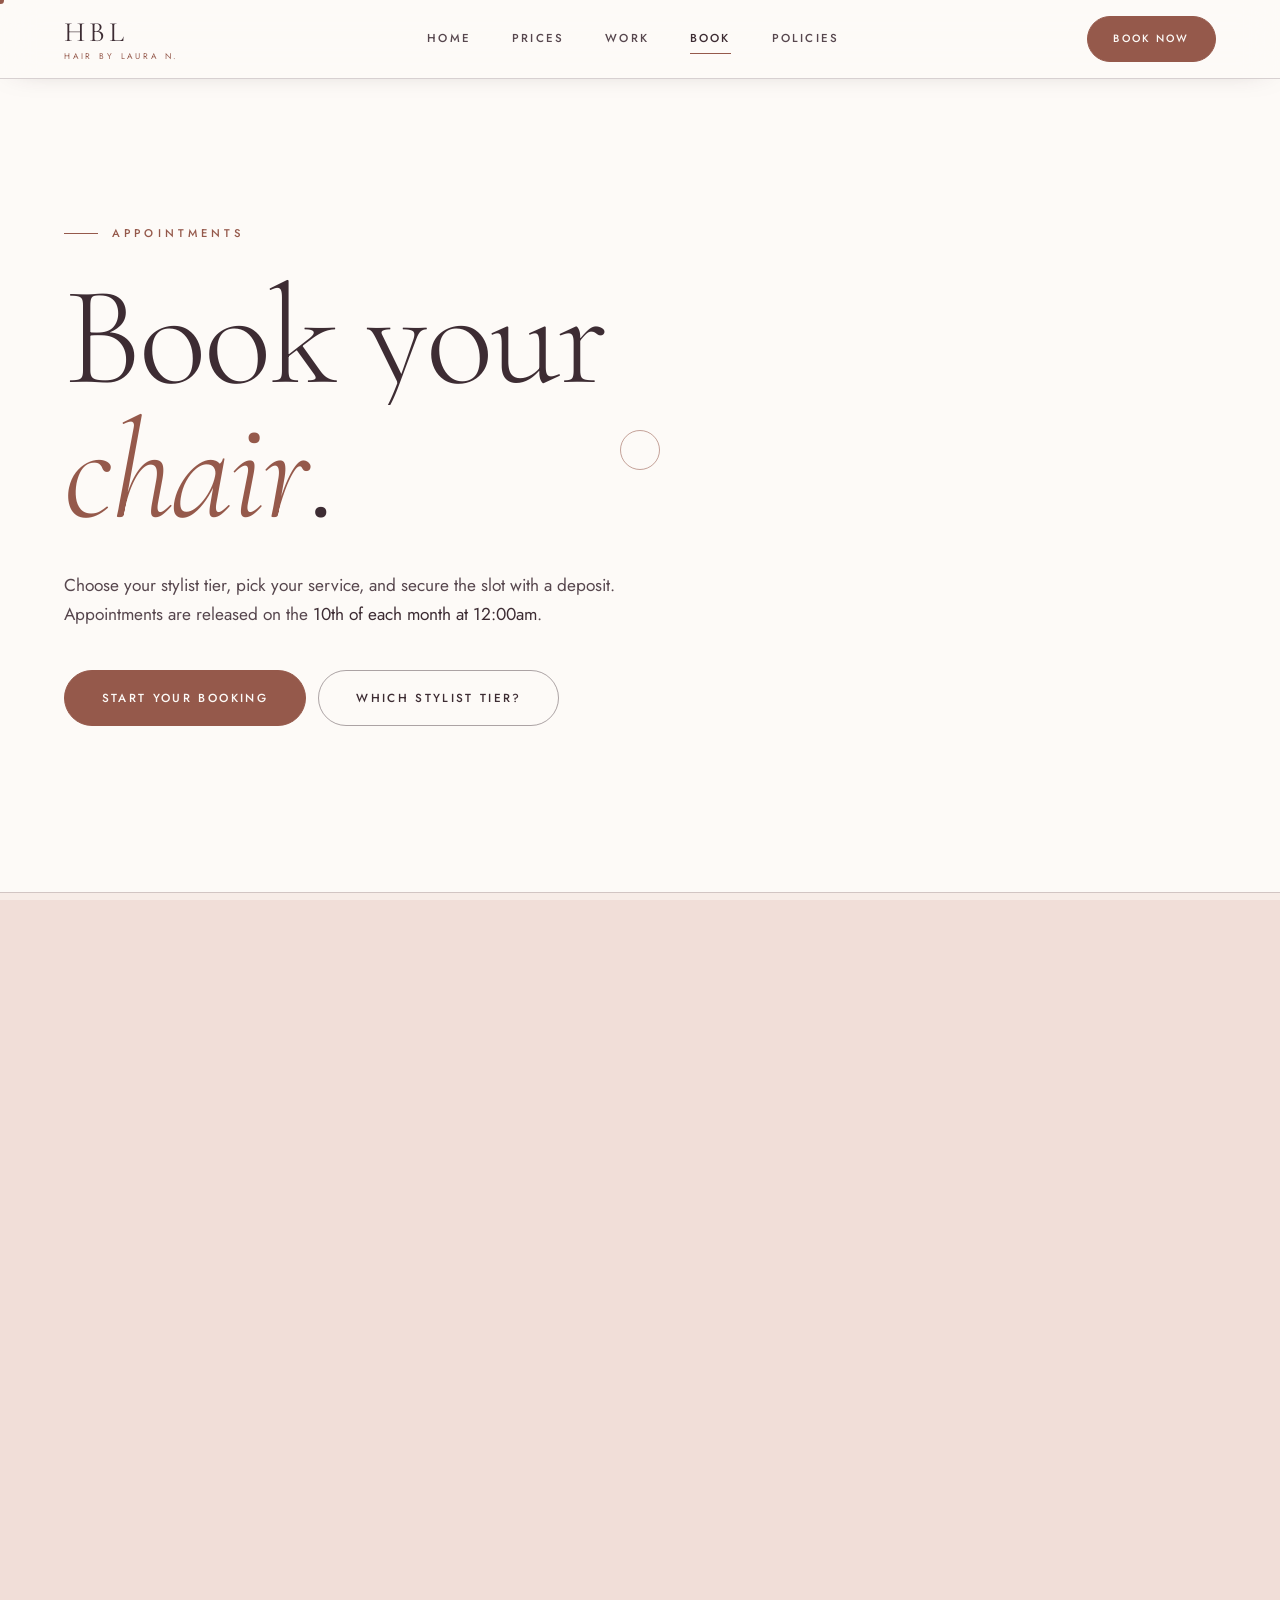
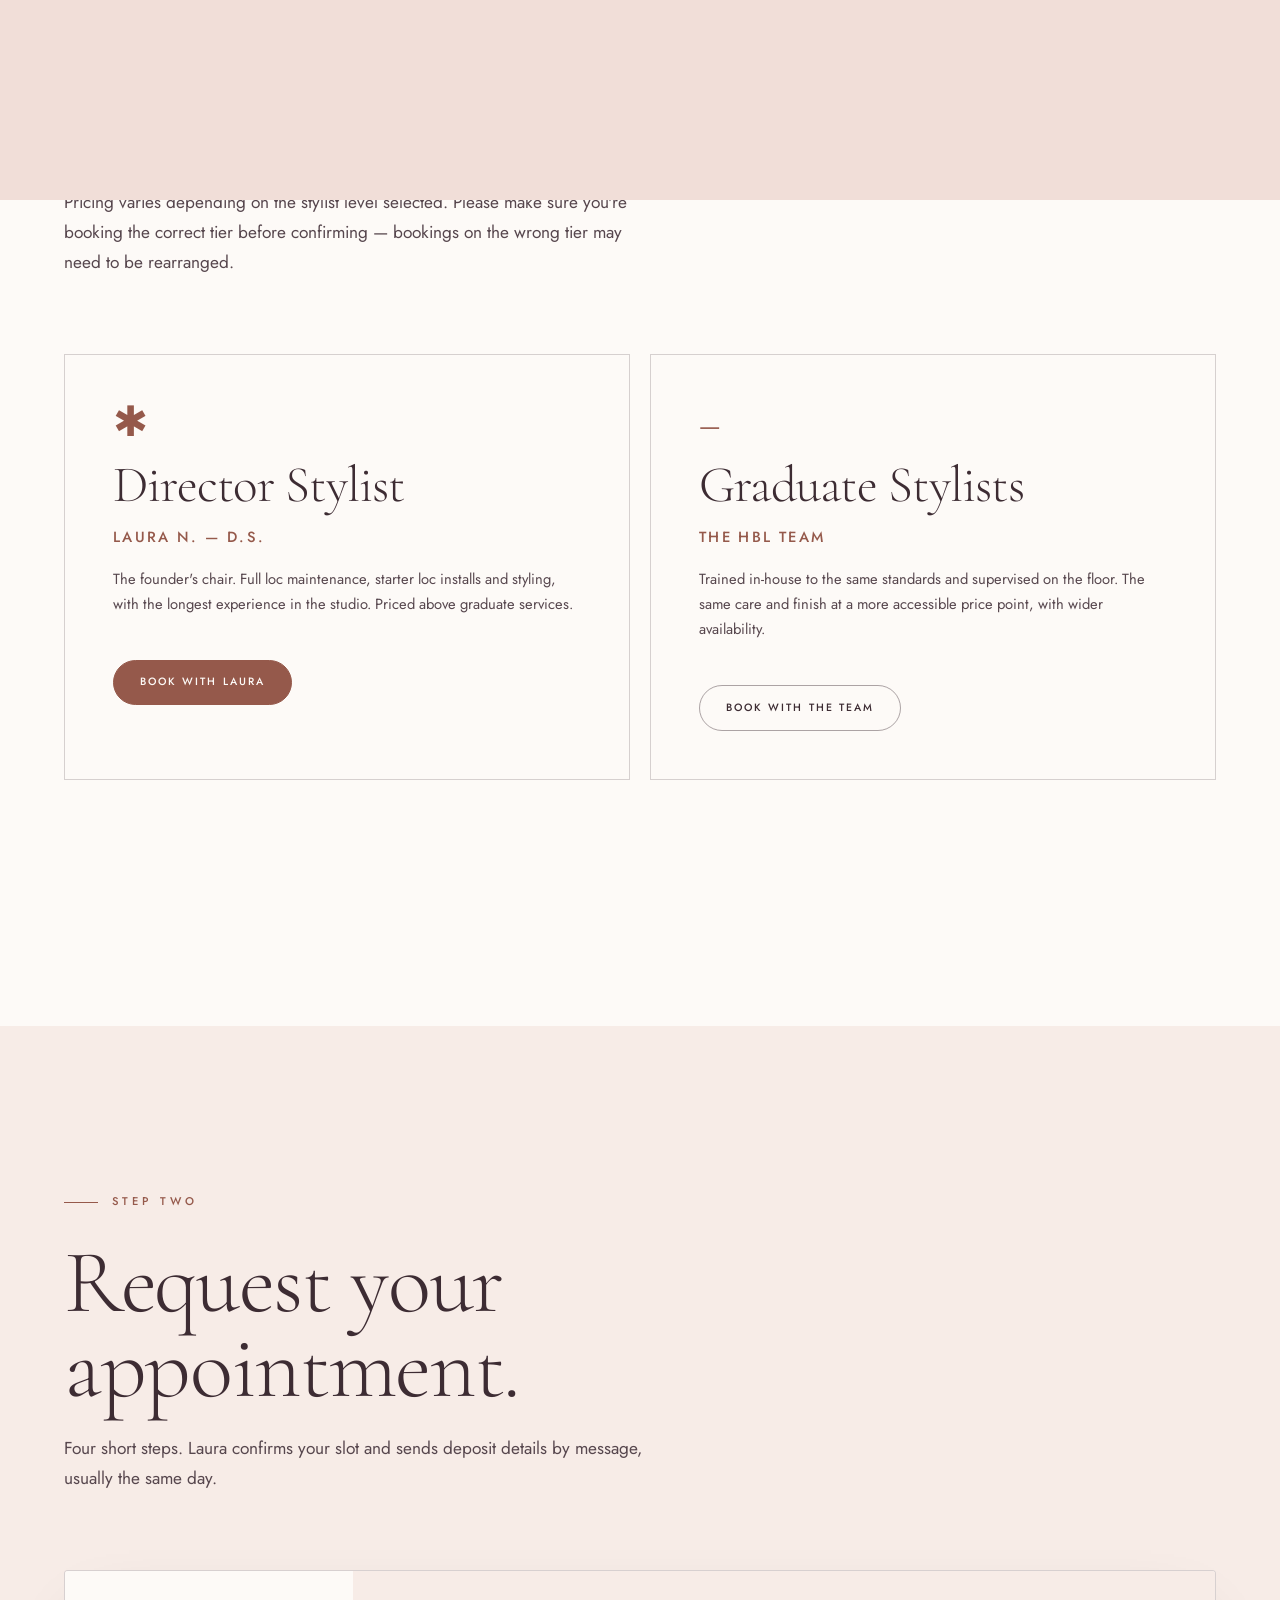
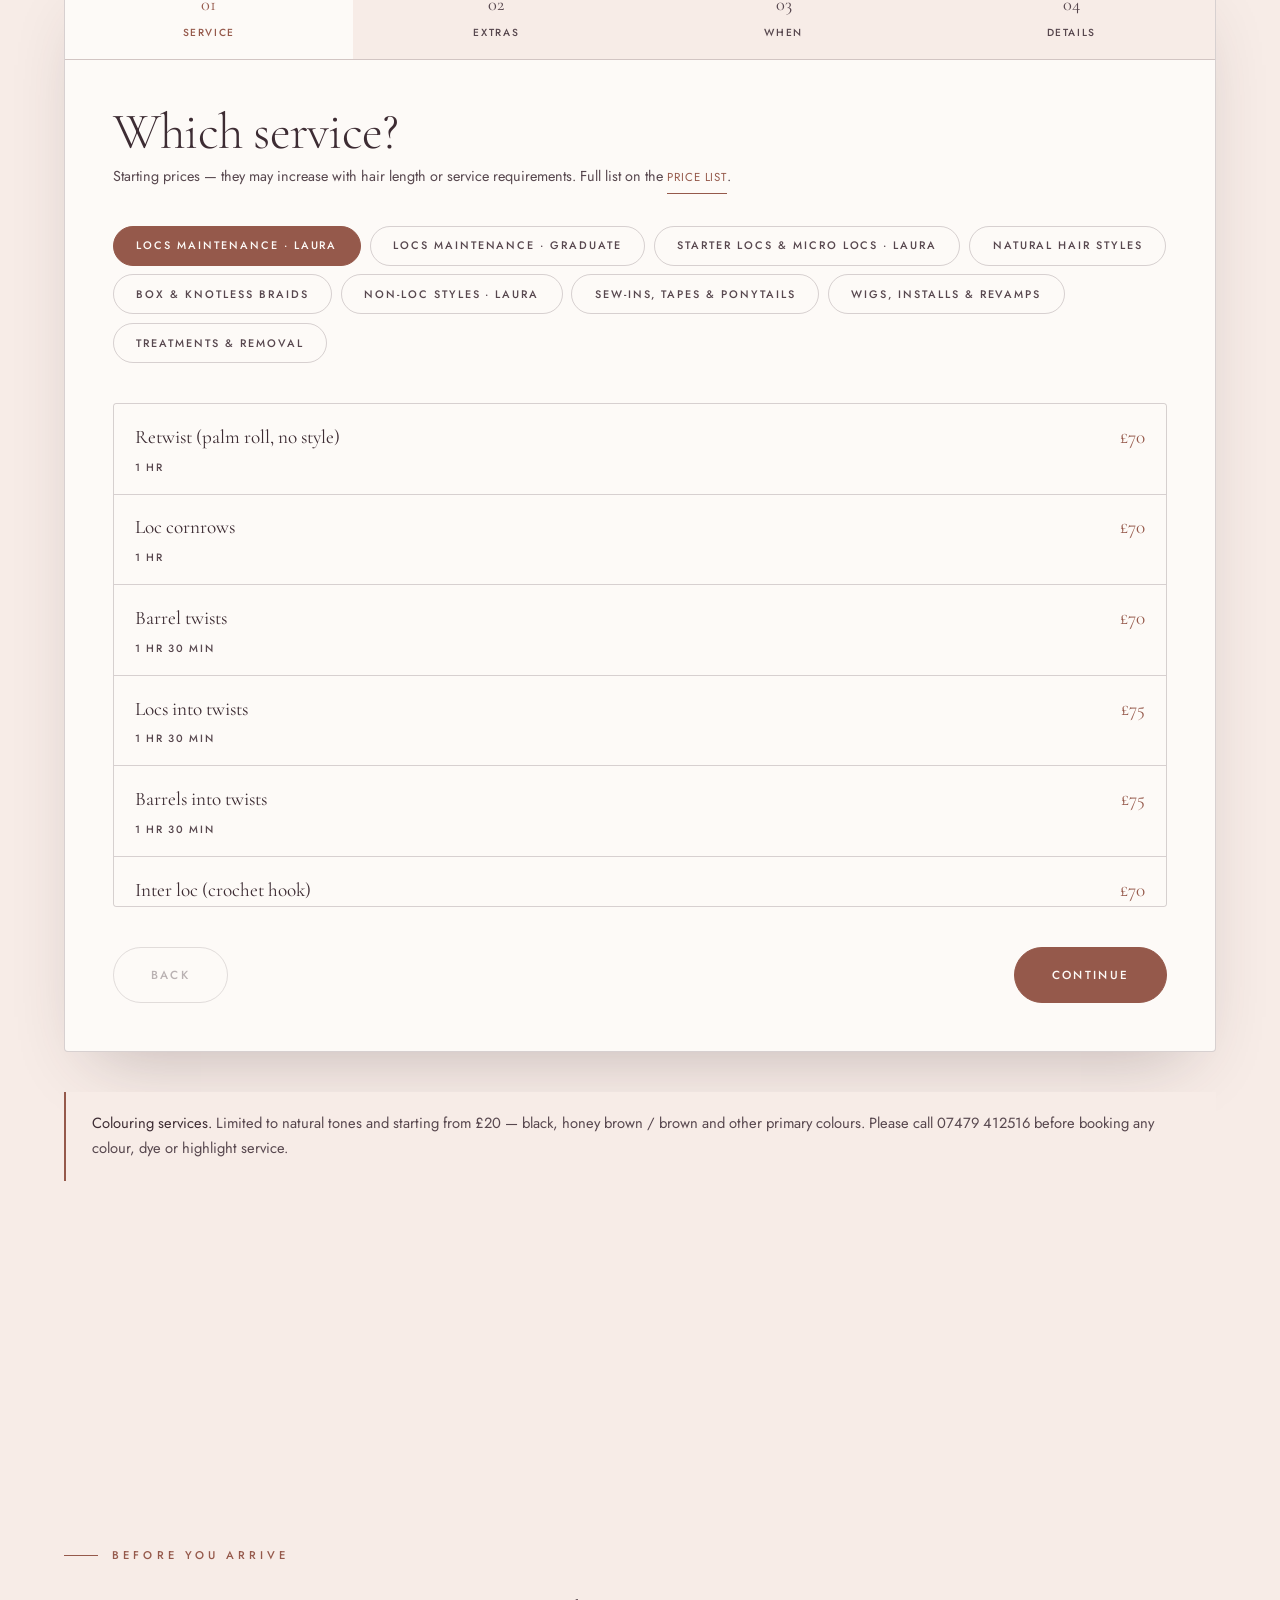
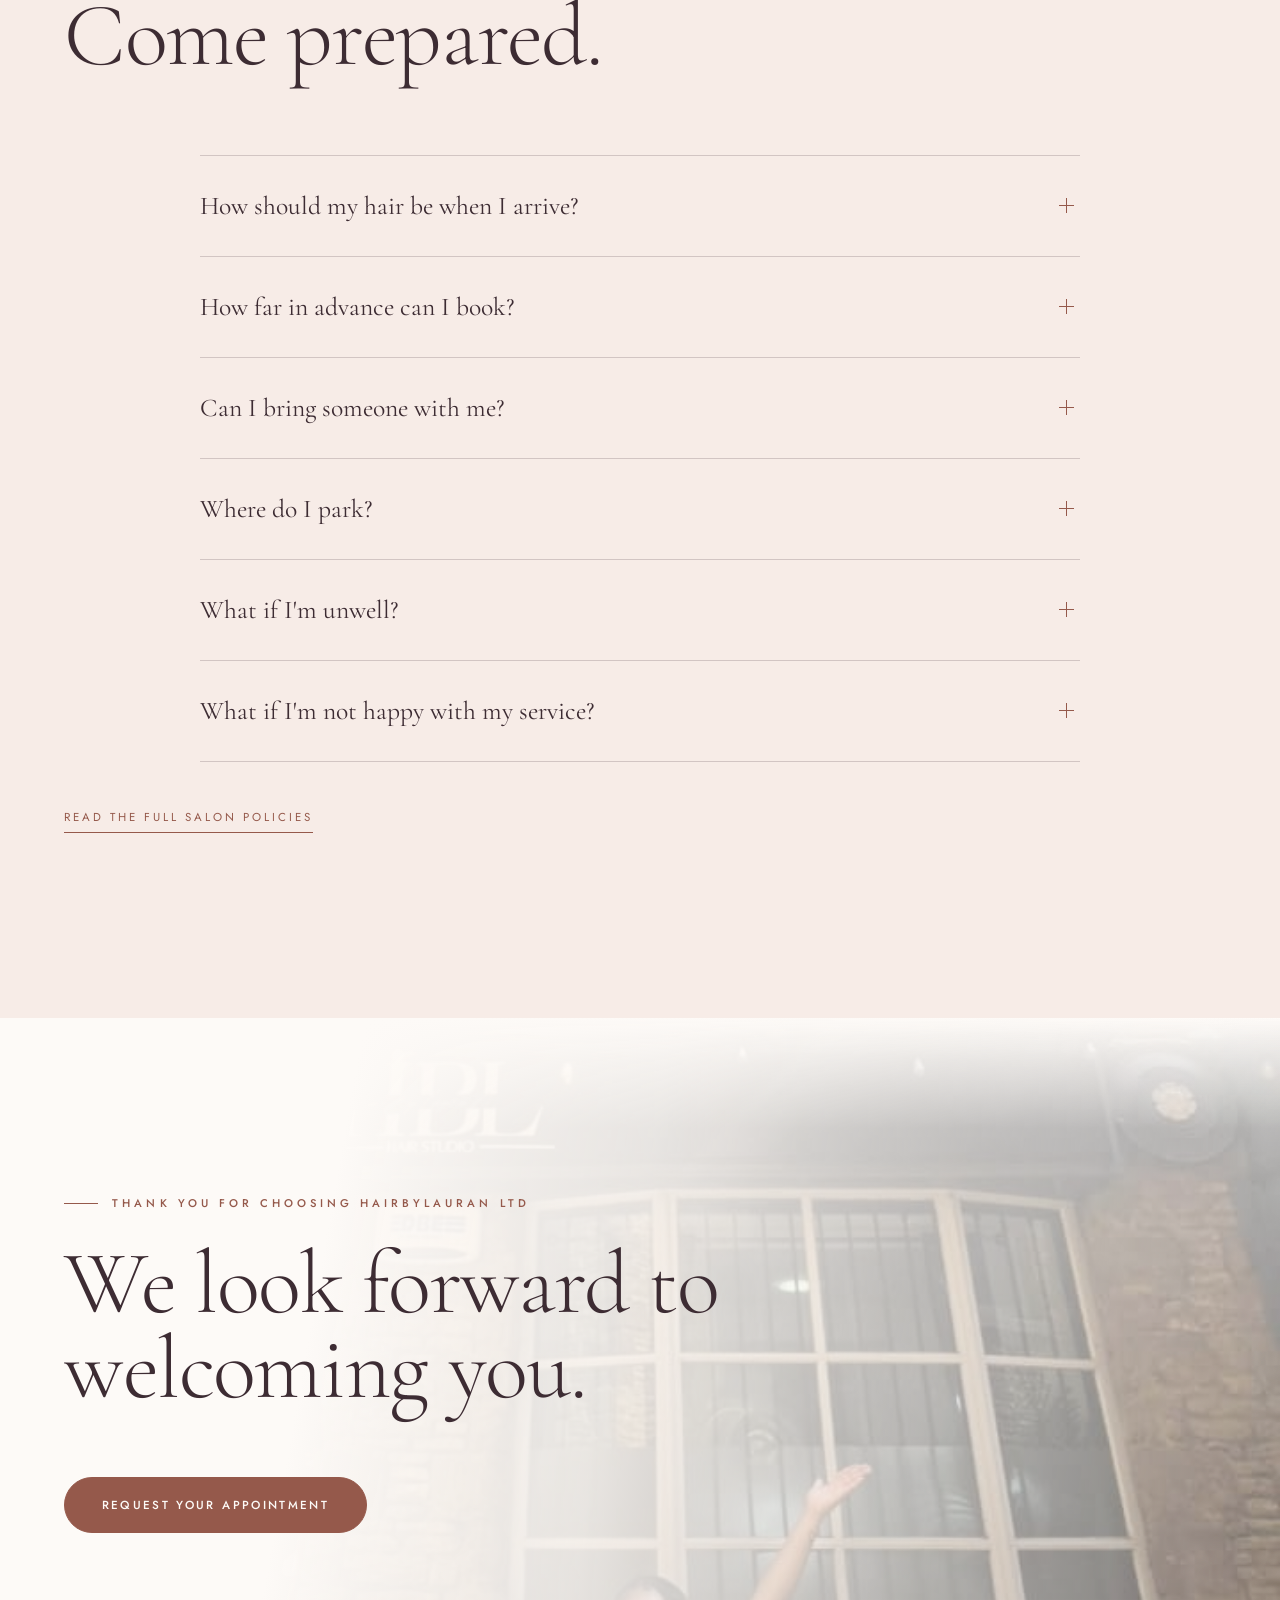
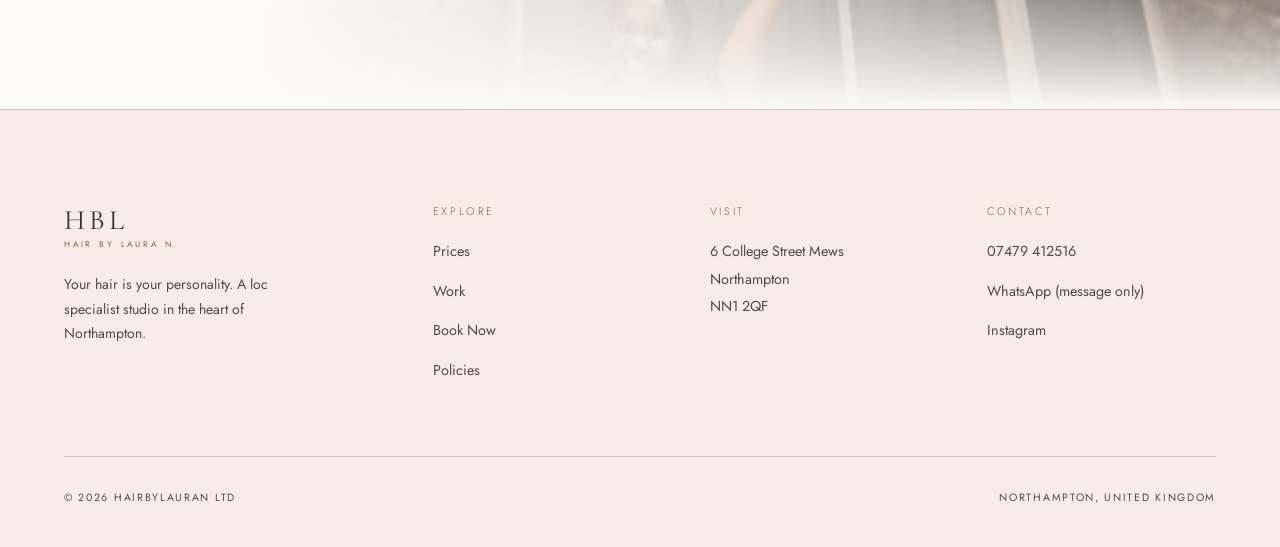
==== commit de771956: "Add the real price list and price the booking flow All 64 services across 9 categories from the stud" ====
--- a/book.html
+++ b/book.html
@@ -23,7 +23,7 @@
   <a class="brand" href="index.html"><b>HBL</b><i>Hair By Laura N.</i></a>
   <nav class="nav__mid">
     <a href="index.html">Home</a>
-    <a href="index.html#services">Services</a>
+    <a href="services.html">Prices</a>
     <a href="index.html#work">Work</a>
     <a href="book.html" aria-current="page">Book</a>
     <a href="policies.html">Policies</a>
@@ -36,7 +36,7 @@
 
 <div class="menu" id="menu">
   <a href="index.html">Home</a>
-  <a href="index.html#services">Services</a>
+  <a href="services.html">Prices</a>
   <a href="index.html#work">Work</a>
   <a href="book.html">Book Now</a>
   <a href="policies.html">Policies</a>
@@ -121,7 +121,7 @@
     <div class="bk rv">
       <ol class="bk__steps" id="bkSteps">
         <li data-state="live"><b>01</b>Service</li>
-        <li><b>02</b>Stylist</li>
+        <li><b>02</b>Extras</li>
         <li><b>03</b>When</li>
         <li><b>04</b>Details</li>
       </ol>
@@ -134,30 +134,18 @@
         <!-- STEP 1 -->
         <div class="bk__panel is-live" data-step="0">
           <h3 class="d3">Which service?</h3>
-          <p class="bk__hint">Not sure which you need? Pick the closest and add a note at the end — Laura will advise.</p>
-          <div class="opts" id="svcOpts"></div>
+          <p class="bk__hint">Starting prices — they may increase with hair length or service requirements. Full list on the <a class="ln" href="services.html" style="letter-spacing:.08em">price list</a>.</p>
+          <div class="chips" id="bkCats"></div>
+          <div class="svcScroll" id="bkSvcs"></div>
           <p class="field err" id="err0"></p>
         </div>
 
         <!-- STEP 2 -->
         <div class="bk__panel" data-step="1">
-          <h3 class="d3">Which stylist?</h3>
-          <p class="bk__hint">Pricing varies by stylist level. Director Stylist services are priced differently from Graduate Stylist services.</p>
-          <div class="opts">
-            <label class="opt">
-              <input type="radio" name="stylist" value="Director Stylist — Laura N. (D.S.)" required>
-              <span><b>Director Stylist</b><i>Laura N. — the founder's chair. Longest experience in the studio, priced above graduate services.</i></span>
-            </label>
-            <label class="opt">
-              <input type="radio" name="stylist" value="Graduate Stylist">
-              <span><b>Graduate Stylist</b><i>Trained in-house to the same standards and supervised on the floor. More accessible pricing, wider availability.</i></span>
-            </label>
-            <label class="opt">
-              <input type="radio" name="stylist" value="No preference">
-              <span><b>No preference</b><i>Whoever has the earliest slot that suits my dates.</i></span>
-            </label>
-          </div>
-          <p class="field err" id="err1"></p>
+          <h3 class="d3">Anything to add?</h3>
+          <p class="bk__hint" id="addonHint">Optional extras. Skip straight past if you don't need any.</p>
+          <div class="opts" id="bkAddons"></div>
+          <div class="total" id="bkTotal"></div>
         </div>
 
         <!-- STEP 3 -->
@@ -186,6 +174,14 @@
               <input type="date" id="date2" name="Second choice date">
             </div>
             <div class="field">
+              <label for="stylist">Stylist preference</label>
+              <select id="stylist" name="Stylist">
+                <option value="No preference">No preference — earliest slot</option>
+                <option>Director Stylist — Laura N. (D.S.)</option>
+                <option>Graduate Stylist</option>
+              </select>
+            </div>
+            <div class="field field--wide">
               <label for="length">Current hair length</label>
               <select id="length" name="Hair length">
                 <option value="">Select…</option>
@@ -290,7 +286,7 @@
       <p style="max-width:32ch;font-size:.88rem">Your hair is your personality. A loc specialist studio in the heart of Northampton.</p>
     </div>
     <div><h4>Explore</h4><ul>
-      <li><a href="index.html#services">Services</a></li>
+      <li><a href="services.html">Prices</a></li>
       <li><a href="index.html#work">Work</a></li>
       <li><a href="book.html">Book Now</a></li>
       <li><a href="policies.html">Policies</a></li>
@@ -308,6 +304,7 @@
   </div>
 </footer>
 
+<script src="data.js"></script>
 <script src="script.js"></script>
 </body>
 </html>
--- a/styles.css
+++ b/styles.css
@@ -8,13 +8,13 @@
   --blush:#f7ece7;        /* soft section surface   */
   --blush-2:#f1ded8;      /* deeper blush           */
   --plum:#3d2c33;         /* primary text           */
-  --plum-soft:#7d6a70;    /* secondary text         */
-  --rose:#c08a7d;         /* accent                 */
+  --plum-soft:#57474e;    /* secondary text — 8.4:1 */
+  --rose:#95594b;         /* accent — 5.3:1 as text and as a fill */
+  --rose-soft:#c08a7d;    /* decorative only — never text */
   --rose-lt:#dcb2a6;
-  --gold:#c08a7d;         /* accent — dusty rose    */
-  --gold-metal:#b4906a;
-  --line:rgba(61,44,51,.14);
-  --line-strong:rgba(61,44,51,.34);
+  --gold:var(--rose);     /* legacy alias */
+  --line:rgba(61,44,51,.2);
+  --line-strong:rgba(61,44,51,.42);
 
   --noir:var(--ivory);
   --noir-2:var(--blush);
@@ -37,7 +37,7 @@
 html{scroll-behavior:smooth;-webkit-text-size-adjust:100%}
 body{
   margin:0;background:var(--noir);color:var(--bone);
-  font-family:var(--ui);font-weight:300;font-size:16px;line-height:1.7;
+  font-family:var(--ui);font-weight:400;font-size:16px;line-height:1.72;
   -webkit-font-smoothing:antialiased;overflow-x:hidden;
 }
 body.is-locked{overflow:hidden}
@@ -56,22 +56,22 @@
 .it{font-style:italic;color:var(--rose)}
 
 .kicker{
-  font-size:.68rem;letter-spacing:.42em;text-transform:uppercase;
-  color:var(--rose);font-weight:400;margin:0 0 1.75rem;display:flex;align-items:center;gap:.9rem;
+  font-size:.7rem;letter-spacing:.36em;text-transform:uppercase;
+  color:var(--rose);font-weight:500;margin:0 0 1.75rem;display:flex;align-items:center;gap:.9rem;
 }
 .kicker::before{content:"";width:34px;height:1px;background:var(--rose);flex:none}
 .kicker--c{justify-content:center}
 .kicker--c::after{content:"";width:34px;height:1px;background:var(--rose)}
 
-p{margin:0 0 1.15rem;color:var(--bone-dim)}
-.lede{font-size:clamp(1rem,1.35vw,1.16rem);max-width:58ch;color:var(--bone-dim)}
-.tiny{font-size:.75rem;letter-spacing:.18em;text-transform:uppercase;color:var(--bone-dim)}
+p{margin:0 0 1.15rem;color:var(--plum-soft)}
+.lede{font-size:clamp(1.02rem,1.35vw,1.18rem);max-width:58ch;color:var(--plum-soft)}
+.tiny{font-size:.76rem;letter-spacing:.16em;text-transform:uppercase;color:var(--plum-soft);font-weight:500}
 
 /* ───────── Buttons ───────── */
 .btn{
   position:relative;display:inline-flex;align-items:center;justify-content:center;gap:.7rem;
   padding:1.05rem 2.3rem;border-radius:100px;border:1px solid var(--line-strong);
-  font-size:.72rem;letter-spacing:.26em;text-transform:uppercase;font-weight:400;
+  font-size:.73rem;letter-spacing:.2em;text-transform:uppercase;font-weight:500;
   cursor:pointer;overflow:hidden;background:none;isolation:isolate;
   transition:color .5s var(--ease),border-color .5s var(--ease);
 }
@@ -121,7 +121,7 @@
 .cur,.cur-d{position:fixed;top:0;left:0;z-index:8000;pointer-events:none;border-radius:50%}
 .cur{width:7px;height:7px;background:var(--rose);margin:-3.5px 0 0 -3.5px}
 .cur-d{
-  width:40px;height:40px;border:1px solid rgba(192,138,125,.55);margin:-20px 0 0 -20px;
+  width:40px;height:40px;border:1px solid rgba(149,89,75,.55);margin:-20px 0 0 -20px;
   display:grid;place-items:center;transition:width .4s var(--ease),height .4s var(--ease),background .4s,border-color .4s;
 }
 .cur-d span{font-size:.5rem;letter-spacing:.2em;text-transform:uppercase;opacity:0;transition:opacity .3s;color:var(--ivory)}
@@ -146,8 +146,8 @@
 .brand b{font-family:var(--display);font-size:1.75rem;letter-spacing:.14em;font-weight:400}
 .brand i{font-style:normal;font-size:.52rem;letter-spacing:.34em;text-transform:uppercase;color:var(--rose);margin-top:.4rem}
 .nav__mid{display:flex;gap:2.6rem}
-.nav__mid a{position:relative;font-size:.7rem;letter-spacing:.22em;text-transform:uppercase;padding:.3rem 0;color:var(--bone-dim);transition:color .4s}
-.nav__mid a:hover,.nav__mid a[aria-current]{color:var(--bone)}
+.nav__mid a{position:relative;font-size:.72rem;letter-spacing:.18em;text-transform:uppercase;padding:.3rem 0;color:var(--plum-soft);font-weight:500;transition:color .4s}
+.nav__mid a:hover,.nav__mid a[aria-current]{color:var(--plum)}
 .nav__mid a::after{content:"";position:absolute;left:0;bottom:0;height:1px;width:100%;background:var(--rose);transform:scaleX(0);transform-origin:right;transition:transform .5s var(--ease)}
 .nav__mid a:hover::after,.nav__mid a[aria-current]::after{transform:scaleX(1);transform-origin:left}
 .nav__end{display:flex;align-items:center;gap:1rem}
@@ -207,9 +207,9 @@
 .hero__aside{max-width:34ch}
 .hero__note{
   margin-top:2.25rem;padding:1.1rem 1.4rem;border-left:2px solid var(--rose);
-  background:var(--blush);font-size:.82rem;color:var(--plum-soft);
-}
-.hero__note b{color:var(--plum);font-weight:400}
+  background:var(--blush);font-size:.88rem;color:var(--plum-soft);
+}
+.hero__note b{color:var(--plum);font-weight:500}
 .scrollcue{
   position:absolute;right:var(--pad);bottom:1.75rem;
   display:flex;flex-direction:column;align-items:center;gap:.7rem;font-size:.58rem;
@@ -251,7 +251,7 @@
 
 .stats{display:flex;gap:clamp(1.5rem,4vw,3.5rem);flex-wrap:wrap;margin-top:2.75rem;padding-top:2rem;border-top:1px solid var(--line)}
 .stats div b{display:block;font-family:var(--display);font-size:clamp(2.2rem,4vw,3.2rem);font-weight:300;line-height:1}
-.stats div span{font-size:.6rem;letter-spacing:.26em;text-transform:uppercase;color:var(--bone-dim)}
+.stats div span{font-size:.64rem;letter-spacing:.2em;text-transform:uppercase;color:var(--plum-soft);font-weight:500}
 
 .ticks{list-style:none;margin:2rem 0 0;padding:0;display:grid;gap:1rem}
 .ticks li{position:relative;padding-left:2.1rem;font-size:.94rem;color:var(--bone-dim)}
@@ -275,9 +275,9 @@
 .srv__row.is-live .srv__n,.srv__row.is-live h3{color:var(--rose)}
 .srv__n{font-size:.62rem;letter-spacing:.2em;color:var(--bone-dim);transition:color .5s}
 .srv__row h3{transition:color .5s}
-.srv__row p{margin:.6rem 0 0;font-size:.88rem;max-width:44ch}
+.srv__row p{margin:.6rem 0 0;font-size:.92rem;max-width:44ch}
 .srv__p{font-family:var(--display);font-size:1.35rem;white-space:nowrap;color:var(--rose)}
-.srv__p em{display:block;font-style:normal;font-family:var(--ui);font-size:.58rem;letter-spacing:.22em;text-transform:uppercase;color:var(--bone-dim);text-align:right;margin-top:.2rem}
+.srv__p em{display:block;font-style:normal;font-family:var(--ui);font-size:.62rem;letter-spacing:.18em;text-transform:uppercase;color:var(--plum-soft);font-weight:500;text-align:right;margin-top:.2rem}
 
 /* ───────── Horizontal process ───────── */
 .rail{display:flex;gap:1.5rem;overflow-x:auto;padding:0 var(--pad) 1.5rem;scroll-snap-type:x mandatory;scrollbar-width:none}
@@ -289,7 +289,7 @@
 .step:hover{border-color:var(--rose);transform:translateY(-6px)}
 .step b{display:block;font-family:var(--display);font-size:3rem;color:var(--rose);line-height:1;margin-bottom:1.25rem;font-weight:300}
 .step h3{margin-bottom:.8rem}
-.step p{font-size:.9rem;margin:0}
+.step p{font-size:.93rem;margin:0}
 
 /* ───────── Gallery (masonry) ───────── */
 .gal{column-count:3;column-gap:1rem}
@@ -305,7 +305,7 @@
 .gal__i figcaption{
   position:absolute;left:0;right:0;bottom:0;padding:2.75rem 1.4rem 1.2rem;text-align:left;
   background:linear-gradient(to top,rgba(61,44,51,.88),transparent);
-  font-size:.62rem;letter-spacing:.24em;text-transform:uppercase;color:var(--ivory);
+  font-size:.66rem;letter-spacing:.18em;text-transform:uppercase;color:var(--ivory);font-weight:500;
   transform:translateY(100%);opacity:0;transition:.6s var(--ease);
 }
 .gal__i:hover figcaption{transform:none;opacity:1}
@@ -313,8 +313,8 @@
 .chips{display:flex;gap:.55rem;flex-wrap:wrap;margin-bottom:2.5rem}
 .chip{
   border:1px solid var(--line);background:none;border-radius:100px;padding:.6rem 1.4rem;
-  font-size:.64rem;letter-spacing:.22em;text-transform:uppercase;cursor:pointer;
-  color:var(--bone-dim);transition:.45s var(--ease);
+  font-size:.68rem;letter-spacing:.18em;text-transform:uppercase;cursor:pointer;
+  color:var(--plum-soft);font-weight:500;transition:.45s var(--ease);
 }
 .chip:hover{border-color:var(--line-strong);color:var(--bone)}
 .chip[aria-pressed="true"]{background:var(--rose);border-color:var(--rose);color:var(--ivory)}
@@ -369,7 +369,7 @@
 .card{border:1px solid var(--line);padding:2.4rem 2rem;transition:border-color .5s,background .5s}
 .card:hover{border-color:var(--rose);background:var(--blush)}
 .card h3{margin-bottom:1.25rem}
-.card p,.card li{font-size:.9rem}
+.card p,.card li{font-size:.93rem}
 .rows{list-style:none;margin:0;padding:0;display:grid;gap:.7rem;font-size:.9rem}
 .rows li{display:flex;justify-content:space-between;gap:1rem;color:var(--bone-dim)}
 .rows li b{font-weight:400;color:var(--bone)}
@@ -392,38 +392,38 @@
 .cat__row:hover{padding-left:1rem}
 .cat__row h3{font-size:clamp(1.2rem,2.4vw,1.7rem)}
 .cat__row p{margin:.45rem 0 0;font-size:.86rem}
-.cat__row .meta{font-size:.6rem;letter-spacing:.24em;text-transform:uppercase;color:var(--rose);margin-bottom:.6rem;display:block}
+.cat__row .meta{font-size:.64rem;letter-spacing:.2em;font-weight:500;text-transform:uppercase;color:var(--rose);margin-bottom:.6rem;display:block}
 
 .embed{border:1px solid var(--line);background:var(--ivory);padding:clamp(1rem,2vw,1.5rem);margin-top:2.5rem}
 .embed iframe{width:100%;height:min(1100px,140vh);border:0;display:block;background:#fff}
 .notice{
-  border-left:2px solid var(--rose);padding:1.1rem 1.5rem;background:var(--blush);
-  font-size:.88rem;color:var(--bone-dim);margin:2rem 0;
+  border-left:2px solid var(--rose);padding:1.2rem 1.6rem;background:var(--blush);
+  font-size:.92rem;color:var(--plum-soft);margin:2rem 0;
 }
 .notice b{color:var(--bone);font-weight:400}
 
 /* ───────── Policies ───────── */
 .policy{display:grid;grid-template-columns:minmax(0,240px) 1fr;gap:clamp(2rem,6vw,5rem);align-items:start}
 .policy__nav{position:sticky;top:14vh;display:grid;gap:.85rem}
-.policy__nav a{font-size:.68rem;letter-spacing:.2em;text-transform:uppercase;color:var(--bone-dim);transition:color .4s}
+.policy__nav a{font-size:.7rem;letter-spacing:.16em;text-transform:uppercase;color:var(--plum-soft);font-weight:500;transition:color .4s}
 .policy__nav a:hover,.policy__nav a.is-live{color:var(--rose)}
 .policy__body>section{padding-bottom:clamp(2.5rem,6vw,4rem);scroll-margin-top:14vh}
 .policy__body h2{margin-bottom:1.5rem}
 .policy__body ul{list-style:none;padding:0;margin:0 0 1.25rem;display:grid;gap:.85rem}
-.policy__body ul li{position:relative;padding-left:1.6rem;color:var(--bone-dim);font-size:.94rem}
+.policy__body ul li{position:relative;padding-left:1.6rem;color:var(--plum-soft);font-size:.96rem}
 .policy__body ul li::before{content:"";position:absolute;left:0;top:.72rem;width:8px;height:1px;background:var(--rose)}
 
 /* ───────── Footer ───────── */
 .foot{border-top:1px solid var(--line);padding:clamp(4rem,9vw,6rem) var(--pad) 2.5rem;background:var(--blush)}
 .foot__grid{max-width:var(--maxw);margin:0 auto;display:grid;grid-template-columns:1.4fr 1fr 1fr 1fr;gap:3rem}
-.foot h4{font-size:.64rem;letter-spacing:.3em;text-transform:uppercase;color:var(--rose);font-family:var(--ui);margin-bottom:1.4rem}
+.foot h4{font-size:.68rem;letter-spacing:.24em;text-transform:uppercase;color:var(--rose);font-family:var(--ui);margin-bottom:1.4rem}
 .foot ul{list-style:none;margin:0;padding:0;display:grid;gap:.75rem;font-size:.88rem}
-.foot ul a,.foot address{color:var(--bone-dim);font-style:normal;font-size:.88rem;line-height:1.9;transition:color .4s}
+.foot ul a,.foot address{color:var(--plum-soft);font-style:normal;font-size:.9rem;line-height:1.9;transition:color .4s}
 .foot ul a:hover{color:var(--rose)}
 .foot__bar{
   max-width:var(--maxw);margin:clamp(3rem,6vw,4.5rem) auto 0;padding-top:2rem;border-top:1px solid var(--line);
   display:flex;justify-content:space-between;gap:1rem;flex-wrap:wrap;font-size:.66rem;letter-spacing:.16em;
-  text-transform:uppercase;color:var(--bone-dim);
+  text-transform:uppercase;color:var(--plum-soft);
 }
 .foot__bar p{margin:0;color:inherit}
 
@@ -491,7 +491,7 @@
 .bk__steps{display:flex;border-bottom:1px solid var(--line);background:var(--blush);margin:0;padding:0;list-style:none}
 .bk__steps li{
   flex:1;list-style:none;padding:1.1rem .75rem;text-align:center;position:relative;
-  font-size:.6rem;letter-spacing:.2em;text-transform:uppercase;color:var(--plum-soft);transition:.5s var(--ease);
+  font-size:.64rem;letter-spacing:.16em;text-transform:uppercase;color:var(--plum-soft);font-weight:500;transition:.5s var(--ease);
 }
 .bk__steps li b{display:block;font-family:var(--display);font-size:1.15rem;letter-spacing:0;margin-bottom:.2rem;font-weight:400}
 .bk__steps li[data-state="live"]{color:var(--rose);background:var(--ivory)}
@@ -502,7 +502,7 @@
 .bk__panel.is-live{display:block}
 @keyframes bkIn{from{opacity:0;transform:translateY(16px)}to{opacity:1;transform:none}}
 .bk__panel h3{margin-bottom:.5rem}
-.bk__hint{font-size:.85rem;color:var(--plum-soft);margin-bottom:2rem}
+.bk__hint{font-size:.9rem;color:var(--plum-soft);margin-bottom:2rem}
 
 .opts{display:grid;grid-template-columns:repeat(auto-fit,minmax(230px,1fr));gap:.9rem}
 .opt{position:relative}
@@ -515,21 +515,21 @@
   transition:.4s var(--ease);height:100%;
 }
 .opt span b{display:block;font-family:var(--display);font-size:1.3rem;font-weight:400;margin-bottom:.3rem}
-.opt span i{font-style:normal;display:block;font-size:.82rem;color:var(--plum-soft);line-height:1.55}
-.opt span:hover{border-color:var(--rose-lt);transform:translateY(-3px)}
+.opt span i{font-style:normal;display:block;font-size:.86rem;color:var(--plum-soft);line-height:1.55}
+.opt span:hover{border-color:var(--rose-soft);transform:translateY(-3px)}
 .opt input:checked + span{border-color:var(--rose);background:var(--blush);box-shadow:inset 0 0 0 1px var(--rose)}
 .opt input:focus-visible + span{outline:2px solid var(--rose);outline-offset:3px}
 
 .fields{display:grid;grid-template-columns:1fr 1fr;gap:1.25rem}
 .field{display:flex;flex-direction:column;gap:.5rem}
 .field--wide{grid-column:1/-1}
-.field label{font-size:.62rem;letter-spacing:.22em;text-transform:uppercase;color:var(--plum-soft)}
+.field label{font-size:.66rem;letter-spacing:.18em;text-transform:uppercase;color:var(--plum-soft);font-weight:500}
 .field input,.field select,.field textarea{
   font:inherit;font-size:.95rem;color:var(--plum);background:var(--ivory);
   border:1px solid var(--line);border-radius:3px;padding:.85rem 1rem;transition:.35s var(--ease);
 }
 .field textarea{resize:vertical;min-height:110px}
-.field input:focus,.field select:focus,.field textarea:focus{outline:0;border-color:var(--rose);box-shadow:0 0 0 3px rgba(192,138,125,.16)}
+.field input:focus,.field select:focus,.field textarea:focus{outline:0;border-color:var(--rose);box-shadow:0 0 0 3px rgba(149,89,75,.2)}
 .field .err{font-size:.72rem;color:#a8443c;min-height:1em}
 .field.is-bad input,.field.is-bad select{border-color:#a8443c}
 
@@ -538,7 +538,7 @@
 
 .summary{border:1px solid var(--line);border-radius:3px;background:var(--blush);padding:1.6rem 1.75rem;margin-bottom:1.75rem}
 .summary dl{display:grid;grid-template-columns:auto 1fr;gap:.7rem 1.5rem;margin:0}
-.summary dt{font-size:.62rem;letter-spacing:.2em;text-transform:uppercase;color:var(--plum-soft);padding-top:.25rem}
+.summary dt{font-size:.66rem;letter-spacing:.16em;text-transform:uppercase;color:var(--plum-soft);font-weight:500;padding-top:.25rem}
 .summary dd{margin:0;font-family:var(--display);font-size:1.15rem}
 .bk__done{text-align:center;padding:clamp(2rem,6vw,4rem) 1rem}
 .bk__done .mark{
@@ -551,3 +551,83 @@
   .bk__steps li{font-size:0;padding:.9rem .35rem}
   .bk__steps li b{font-size:.95rem;margin:0}
 }
+
+/* ══════════════════════════════════════════════════════════
+   Price list
+   ══════════════════════════════════════════════════════════ */
+.vh{position:absolute;width:1px;height:1px;overflow:hidden;clip:rect(0 0 0 0);clip-path:inset(50%);white-space:nowrap}
+.priceTools{margin-top:2.75rem;display:grid;gap:1.5rem}
+.srch{display:block;max-width:440px}
+.srch input{
+  width:100%;font:inherit;font-size:1rem;color:var(--plum);background:var(--ivory);
+  border:1px solid var(--line);border-radius:100px;padding:.95rem 1.5rem;transition:.35s var(--ease);
+}
+.srch input:focus{outline:0;border-color:var(--rose);box-shadow:0 0 0 3px rgba(149,89,75,.18)}
+
+.catBlock{margin-bottom:clamp(3rem,7vw,5rem);scroll-margin-top:14vh}
+.catBlock[hidden]{display:none}
+.catHead{
+  display:flex;justify-content:space-between;align-items:flex-end;gap:1.5rem;flex-wrap:wrap;
+  padding-bottom:1.1rem;border-bottom:1px solid var(--line-strong);margin-bottom:.5rem;
+}
+.catHead h2{margin:0}
+.catHead .tier{
+  font-size:.68rem;letter-spacing:.2em;text-transform:uppercase;color:var(--rose);
+  font-weight:500;display:block;margin-bottom:.6rem;
+}
+.catHead p{margin:.5rem 0 0;font-size:.93rem;max-width:48ch}
+.catHead .from{font-family:var(--display);font-size:1.3rem;color:var(--plum-soft);white-space:nowrap}
+
+.priceRow{
+  display:grid;grid-template-columns:1fr auto auto;gap:1rem 2rem;align-items:baseline;
+  padding:1.25rem 0;border-bottom:1px solid var(--line);transition:padding-left .5s var(--ease);
+}
+.priceRow:hover{padding-left:.85rem}
+.priceRow[hidden]{display:none}
+.priceRow h3{font-size:clamp(1.1rem,1.7vw,1.35rem);margin:0}
+.priceRow .note{font-size:.85rem;color:var(--plum-soft);margin:.4rem 0 0;max-width:56ch}
+.priceRow .dur{
+  font-size:.7rem;letter-spacing:.16em;text-transform:uppercase;color:var(--plum-soft);
+  font-weight:500;white-space:nowrap;
+}
+.priceRow .amt{font-family:var(--display);font-size:1.6rem;color:var(--plum);white-space:nowrap;min-width:4ch;text-align:right}
+mark{background:var(--blush-2);color:var(--plum);padding:0 .15em;border-radius:2px}
+.noHits{text-align:center;padding:3rem 0;font-size:1.05rem}
+
+.addonBox{border:1px solid var(--line);background:var(--blush);padding:clamp(1.75rem,4vw,2.75rem);margin-top:1rem}
+.addonBox h3{margin-bottom:.75rem}
+.addonList{list-style:none;margin:1.75rem 0 0;padding:0;display:grid;grid-template-columns:repeat(auto-fit,minmax(220px,1fr));gap:1rem}
+.addonList li{display:flex;justify-content:space-between;gap:1rem;align-items:baseline;background:var(--ivory);border:1px solid var(--line);padding:1rem 1.2rem}
+.addonList b{font-weight:400;font-size:.95rem}
+.addonList span{font-family:var(--display);font-size:1.25rem;color:var(--rose);white-space:nowrap}
+
+@media (max-width:640px){
+  .priceRow{grid-template-columns:1fr auto;row-gap:.5rem}
+  .priceRow .dur{grid-column:1;order:3}
+  .priceRow .amt{order:2}
+}
+
+/* Booking: service picker + running total */
+.svcScroll{max-height:min(56vh,520px);overflow-y:auto;border:1px solid var(--line);border-radius:3px}
+.svcScroll::-webkit-scrollbar{width:8px}
+.svcScroll::-webkit-scrollbar-thumb{background:var(--rose-lt);border-radius:8px}
+.pick{display:block;border-bottom:1px solid var(--line);cursor:pointer;transition:background .3s}
+.pick:last-child{border-bottom:0}
+.pick:hover{background:var(--blush)}
+.pick input{position:absolute;width:1px;height:1px;overflow:hidden;clip:rect(0 0 0 0);clip-path:inset(50%)}
+.pick em{font-style:normal}
+.pick span{display:grid;grid-template-columns:1fr auto;gap:.3rem 1.5rem;padding:1.05rem 1.3rem;align-items:baseline}
+.pick b{font-family:var(--display);font-size:1.2rem;font-weight:400}
+.pick .amt{font-family:var(--display);font-size:1.2rem;color:var(--rose)}
+.pick .dur{grid-column:1/-1;font-size:.66rem;letter-spacing:.16em;text-transform:uppercase;color:var(--plum-soft);font-weight:500}
+.pick .note{grid-column:1/-1;font-size:.83rem;color:var(--plum-soft);margin:.25rem 0 0}
+.pick input:checked + span{background:var(--blush);box-shadow:inset 3px 0 0 var(--rose)}
+.pick input:focus-visible + span{outline:2px solid var(--rose);outline-offset:-2px}
+
+.total{
+  display:flex;justify-content:space-between;align-items:baseline;gap:1rem;flex-wrap:wrap;
+  margin-top:1.5rem;padding:1.1rem 1.4rem;background:var(--blush);border-left:2px solid var(--rose);
+}
+.total .lbl{font-size:.68rem;letter-spacing:.2em;text-transform:uppercase;color:var(--plum-soft);font-weight:500}
+.total .fig{font-family:var(--display);font-size:1.9rem}
+.total .fig small{font-family:var(--ui);font-size:.68rem;letter-spacing:.14em;text-transform:uppercase;color:var(--plum-soft);display:block;margin-top:.2rem;font-weight:500}
